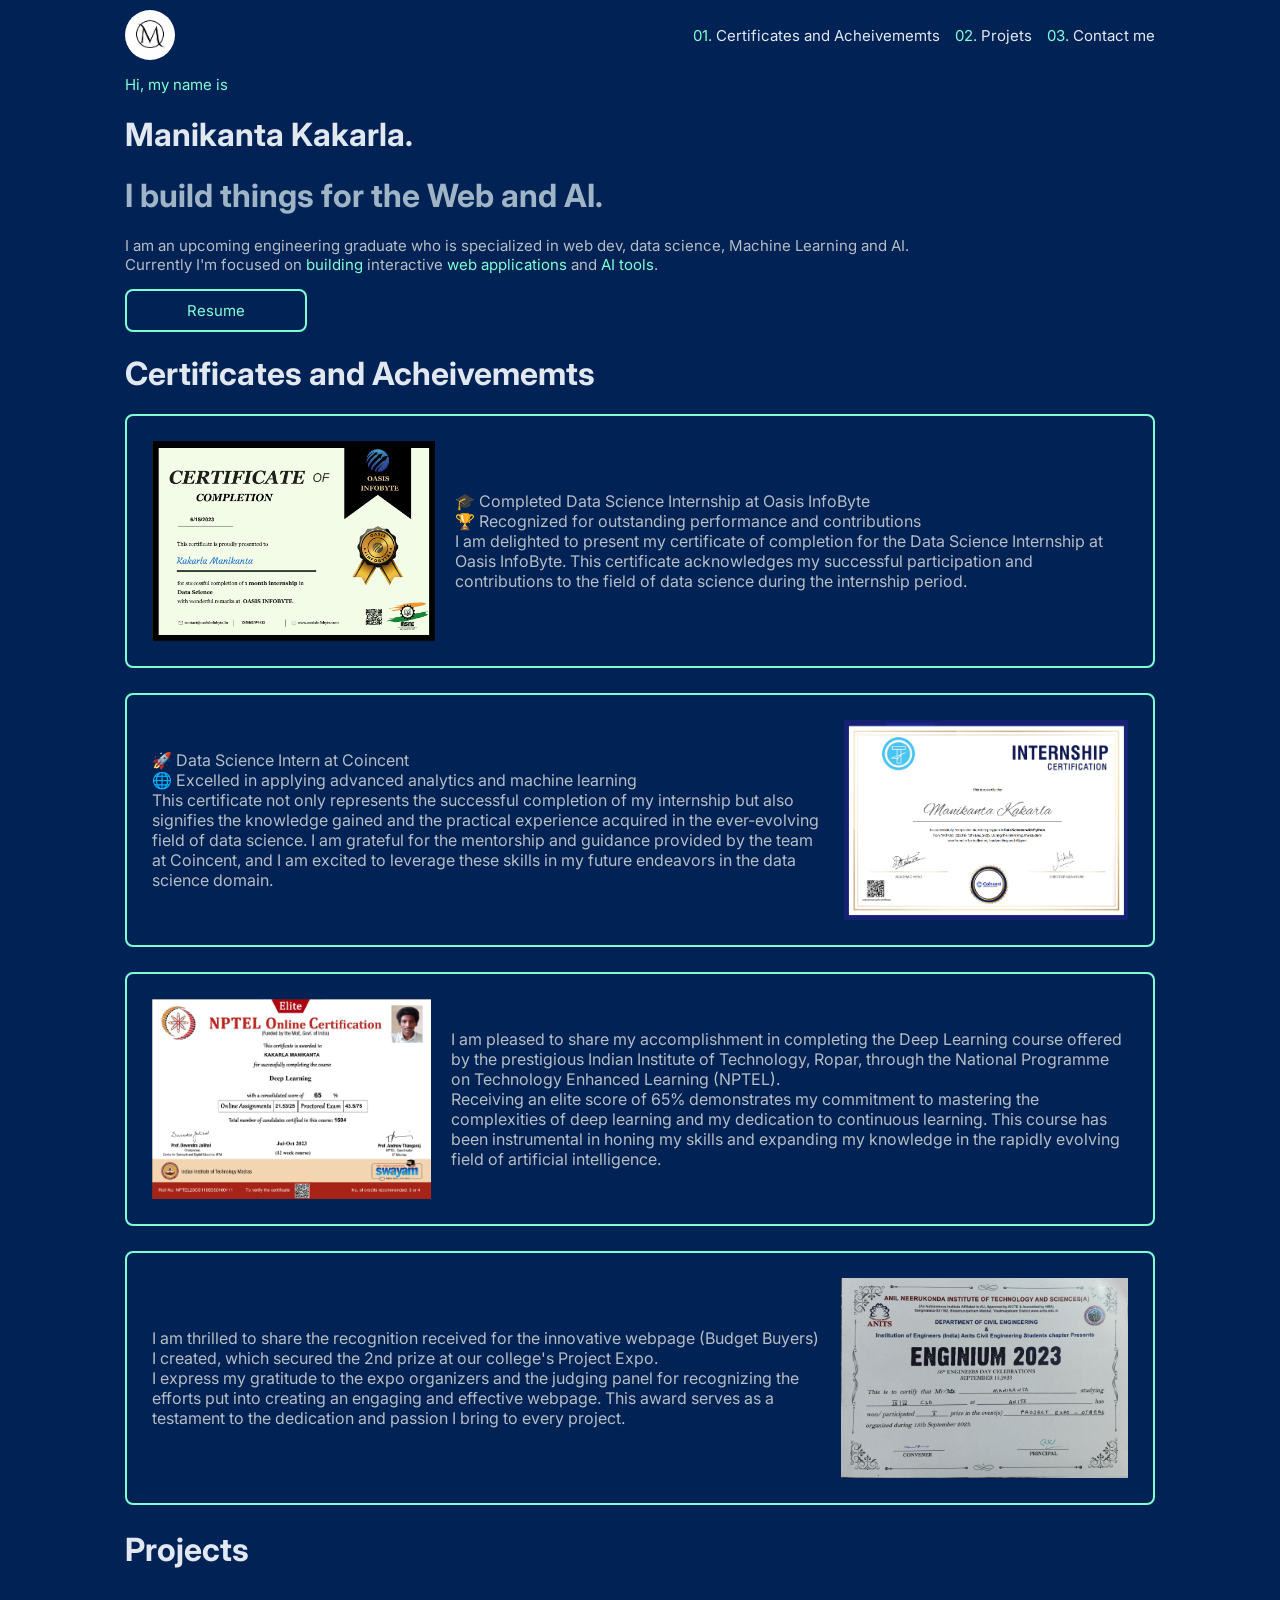
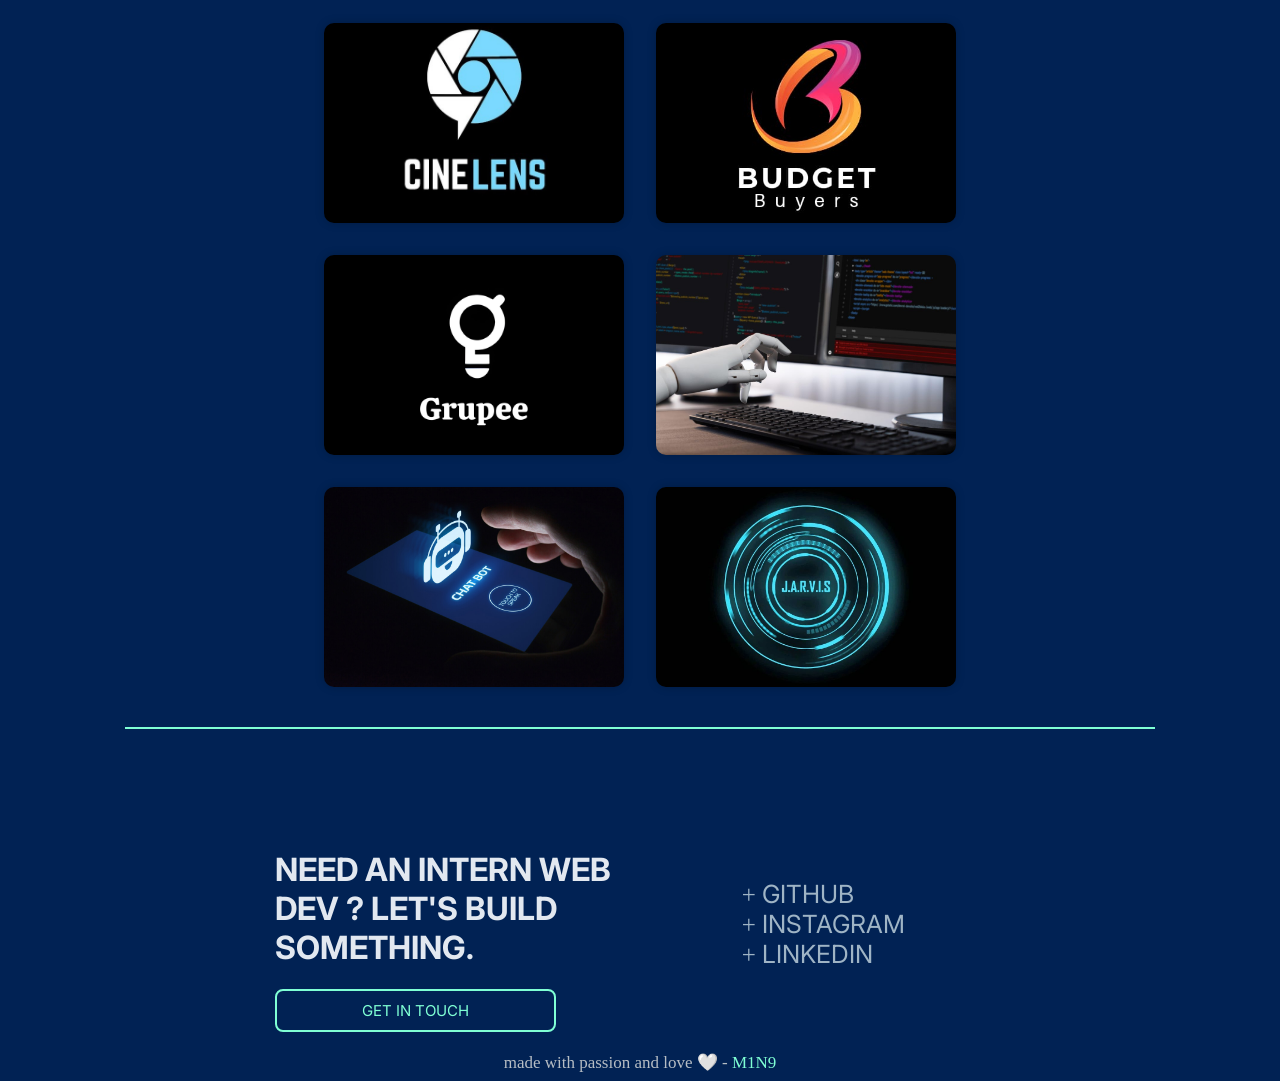
==== index.html @ 86c70433 "first commit" ====
<!-- portfolio -->

<html>

<head>
    <title>M1N9, Front-end dev, AI tools builder.</title>
    <link rel="icon" href="m1n9.jpeg" />
    <link rel="stylesheet" href="https://cdnjs.cloudflare.com/ajax/libs/font-awesome/4.7.0/css/font-awesome.min.css">
    <link rel="preconnect" href="https://fonts.googleapis.com">
    <link rel="preconnect" href="https://fonts.gstatic.com" crossorigin>
    <link href="https://fonts.googleapis.com/css2?family=Inter:wght@400;500;600;700&display=swap" rel="stylesheet">
    <style>
        body {
            background-color: rgb(1, 34, 84);
            margin-inline: 125px;
        }

        .menu {
            display: flex;
            align-items: center;
            justify-content: space-between;
            margin-top: 10px;
        }

        .menu-txt {
            display: flex;
            gap: 15px;
        }

        .resume {
            border-radius: 8px;
            width: fit-content;
            padding: 10px;
            border: 2px solid;
            border-color: aquamarine;
            margin-bottom: 20px;
        }

        .resume:hover {
            transform: scale(1.2);
        }

        .certi {
            display: flex;
            /* justify-content: center; */
            align-items: center;
            gap: 20px;
            margin-bottom: 25px;
            border-radius: 8px;
            border: 2px solid;
            border-color: aquamarine;
            padding: 25px;
        }

        .cards {
            display: flex;
            flex-wrap: wrap;
            justify-content: space-between;
            gap: 30px;
        }

        .container {
            display: flex;
            justify-content: space-between;
            margin: 0 auto;
            max-width: 900px;
        }

        /* 


    .card img {
      width: 100%;
      height: 200px;
      object-fit: cover;
    } */

        .card-body {
            padding: 20px;
        }

        .card-title {
            font-size: 24px;
            margin-bottom: 10px;
        }

        .card-text {
            font-size: 16px;
            margin-bottom: 20px;
        }

        .card-container {
            display: flex;
            justify-content: space-between;
            align-items: center;
        }

        .cards {
            display: flex;
            justify-content: center;
            gap: 2rem;
            flex-wrap: wrap;
            margin: 2rem auto;
            width: 80%;
        }

        .card {
            position: relative;
            width: 300px;
            height: 200px;
            overflow: hidden;
            border-radius: 10px;
            box-shadow: 0px 0px 10px rgba(0, 0, 0, 0.2);
            transition: transform 0.5s;
        }

        .card:hover {
            transform: scale(1.1);
        }

        /* 
    .card .img-box {
      width: 100%;
      height: 100%;
      position: relative;
    } */

        .card .img-box img {
            width: 100%;
            height: 100%;
            object-fit: cover;
        }

        .card .img-box .card-text {
            position: absolute;
            bottom: -100%;
            left: 0;
            width: 100%;
            height: 100%;
            display: flex;
            flex-direction: column;
            justify-content: flex-end;
            align-items: center;
            background-color: rgba(0, 0, 0, 0);
            color: white;
            transition: bottom 0.5s;
            /* padding: 1rem; */
        }

        .card:hover .card-text {
            bottom: 0;
            background-color: rgba(0, 0, 0, 0.577);

        }

        .card .img-box .card-text .card-title {
            font-size: 1.5rem;
            margin-bottom: 0.5rem;
        }

        .card .img-box .card-text .card-description {
            font-size: 1rem;
            text-align: center;
            max-width: 80%;
            margin-bottom: 1rem;
        }

        a,
        p {
            font-family: 'Inter', sans-serif;
            /* color: rgb(182, 189, 196); */
        }

        h1 {
            font-family: 'Inter', sans-serif;
            font-weight: bold;
            /* font-size: 48px; */
        }

        hr {
            height: 2px;
            background-color: aquamarine;
            border: none;
        }

        .contact {
            margin-top: 100px;
            display: flex;
            justify-content: space-between;
            padding-inline: 150px;
        }

        .contact .contact-icons {
            padding-top: 50px;
            padding-inline: 100px;
            color: rgba(240, 255, 255, 0.664);
            align-items: center;
            justify-content: center;
            /* text-decoration: none; */
            font-size: 25px;
        }

        .contact .contact-icons a {
            color: rgba(240, 255, 255, 0.664);
            text-decoration: none;
        }

        .contact .contact-icons a:hover {
            background-color: aquamarine;
            bottom: -100%;
            transition: bottom 0.5s;
            color: black;
        }

        .logo {
            border-radius: 50%;
        }

        /*  */
    </style>
</head>

<body>
    <div class="menu">
        <a href="#"> <img src="images/m1n9.jpeg" width="50px" height="50px" class="logo"> </a>
        <div class="menu-txt">
            <a href="#certi" style="color: aquamarine; font-size: 15px; text-decoration: none;">01. <span
                    style="color: #e2e8f0;"> Certificates and Acheivememts </span></a>
            <a href="#pro" style="color: aquamarine; font-size: 15px; text-decoration: none;">02. <span
                    style="color: #e2e8f0;"> Projets </span></a>
            <a href="#contact" style="color: aquamarine; font-size: 15px; text-decoration: none;">03.<span
                    style="color: #e2e8f0;"> Contact me </span></a></a>
        </div>
    </div>
    <p style="color: aquamarine; font-size: 15px;">Hi, my name is</p>
    <h1 style="color: #e2e8f0;">Manikanta Kakarla.</h1>
    <h1 style="color: rgba(240, 255, 255, 0.664);">I build things for the Web and AI.</h1>
    <p style="color: rgb(182, 189, 196); font-size: 15px;">I am an upcoming engineering graduate who is specialized in
        web dev, data science,
        Machine Learning and AI.<br> Currently I'm focused on <span style="color: aquamarine;"> building </span>
        interactive <span style="color: aquamarine;"> web applications </span> and <span style="color: aquamarine;">AI
            tools</span>.</p>
    <div class="resume"><a
            href="https://docs.google.com/document/d/1aJz0C1Tm1wm4XN8RtBzsZtqCpwwMAJW-/edit?usp=sharing&ouid=110596239269417997477&rtpof=true&sd=true"
            target="_blank" style="color: aquamarine; text-decoration: none; font-size: 15px; padding: 50px;">Resume</a>
    </div>


    <h1 style="color: #e2e8f0;" id="certi">Certificates and Acheivememts</h1>
    <div id="cer-container">
        <div class="certi">
            <img src="images/Oasis.png" width="300px" height="200px">
            <p style="color: rgb(182, 189, 196);">🎓 Completed Data Science Internship at Oasis InfoByte<br>
                🏆 Recognized for outstanding performance and contributions<br>
                I am delighted to present my certificate of completion for the Data Science Internship at Oasis
                InfoByte. This certificate acknowledges my successful participation and contributions to the field of
                data science during the internship period.

        </div>
        <div class="certi">
            <p style="color: rgb(182, 189, 196);">🚀 Data Science Intern at Coincent<br>
                🌐 Excelled in applying advanced analytics and machine learning<br>
                This certificate not only represents the successful completion of my internship but also signifies the
                knowledge gained and the practical experience acquired in the ever-evolving field of data science. I am
                grateful for the mentorship and guidance provided by the team at Coincent, and I am excited to leverage
                these skills in my future endeavors in the data science domain.</p>
            <img src="images/coincent.png" width="300px" height="200px">
        </div>
        <div class="certi">
            <img src="images/nptel.png" width="300px" height="200px">
            <p style="color: rgb(182, 189, 196);">I am pleased to share my accomplishment in completing the Deep
                Learning course
                offered by the prestigious Indian Institute of Technology, Ropar, through the National Programme on
                Technology Enhanced Learning (NPTEL).<br>
                Receiving an elite score of 65% demonstrates my commitment to mastering the complexities of deep
                learning and my dedication to continuous learning. This course has been instrumental in honing my skills
                and expanding my knowledge in the rapidly evolving field of artificial intelligence.
            </p>
        </div>
        <div class="certi">
            <p style="color: rgb(182, 189, 196);">I am thrilled to share the recognition received for the innovative
                webpage
                (Budget Buyers) I created, which secured the 2nd prize at our college's Project Expo.<br>
                I express my gratitude to the expo organizers and the judging panel for recognizing the efforts put into
                creating an engaging and effective webpage. This award serves as a testament to the dedication and
                passion I bring to every project.
            </p>
            <img src="images/budget.jpeg" width="300px" height="200px">
        </div>
    </div>


    <h1 style="color: #e2e8f0;" id="pro">Projects</h1>
    <!--  -->
    <div class="card-container">
        <div class="cards">
            <a href="https://them1n9.github.io/cinelens/" target="_blank">
                <div class="card">
                    <div class="img-box">
                        <img src="images/cinelens1.jpg" alt="Card Image">
                        <div class="card-text">
                            <h2 class="card-title">CineLens</h2>
                            <p class="card-description">A webpage to stream movies online for free of cost 🤑</p>
                        </div>
                    </div>
                </div>
            </a>

            <a href="http://bit.ly/budgetbuyers" target="_blank">
                <div class="card">
                    <div class="img-box">
                        <img src="images/budget-logo.jpeg" alt="Card Image">
                        <div class="card-text">
                            <h2 class="card-title">Budget Buyers</h2>
                            <p class="card-description">No code shopping webpage for students to buy and sell their
                                stuff in seconds.</p>
                        </div>
                    </div>
                </div>
            </a>

            <a href="https://them1n9.github.io/grupee/" target="_blank">
                <div class="card">
                    <div class="img-box">
                        <img src="images/grupee.jpeg" alt="Card Image">
                        <div class="card-text">
                            <h2 class="card-title">Gruppe</h2>
                            <p class="card-description">A github alternative with some extra features(Front-end)</p>
                        </div>
                    </div>
                </div>
            </a>

            <a href="https://colab.research.google.com/drive/1hiVDdUvcnuzkp-BcFN1TeOUpWed58MlZ?usp=sharing"
                target="_blank">
                <div class="card">
                    <div class="img-box">
                        <img src="images/codebot.jpg" alt="Card Image">
                        <div class="card-text">
                            <h2 class="card-title">Llama chat bot</h2>
                            <p class="card-description">A fine tuned chatbot made using meta's Llama-2</p>
                        </div>
                    </div>
                </div>
            </a>

            <a href="https://colab.research.google.com/drive/1HX1osra4TLDb-KSCuQAg3Ygm4uMc46_d?usp=sharing"
                target="_blank">
                <div class="card">
                    <div class="img-box">
                        <img src="images/chatbot.jpg" alt="Card Image">
                        <div class="card-text">
                            <h2 class="card-title">Gemini chatbot</h2>
                            <p class="card-description">A chatbot with faster speed and accuracy made using google's
                                gemini API.</p>
                        </div>
                    </div>
                </div>
            </a>

            <a href="https://github.com/them1n9" target="_blank">
                <div class="card">
                    <div class="img-box">
                        <img src="images/jarvis.jpg" alt="Card Image">
                        <div class="card-text">
                            <h2 class="card-title">Jarvis</h2>
                            <p class="card-description">An upcoming AI project which automatically controls the our pc
                                and laptops.<br>Loading.......</p>
                        </div>
                    </div>
                </div>
            </a>

        </div>
    </div>

    <hr style="background-color: aquamarine;">
    <div class="contact" id="contact">
        <div class="contact-text">
            <h1 style="color: #e2e8f0;">NEED AN INTERN WEB<br> DEV ? LET'S BUILD<br> SOMETHING.</h1>
            <div class="resume"><a href=tel:"+17328021552"
                    style="color: aquamarine; text-decoration: none; font-size: 15px; border-radius: 0%; padding-inline: 75px;">GET
                    IN TOUCH</a></div>

        </div>
        <div class="contact-icons">
            + <a href="https://github.com/them1n9" target="_blank">GITHUB</a><br>
            + <a href="https://www.instagram.com/m1n9.exe/" target="_blank">INSTAGRAM</a><br>
            + <a href="https://www.linkedin.com/in/manikanta-kakarla/" target="_blank">LINKEDIN</a>
        </div>
    </div>

</body>
<footer style="color: rgb(182, 189, 196); text-align: center; font-size: 17px;">made with passion and love 🤍 - <span
        style="color: aquamarine;">M1N9</span></footer>

</html>
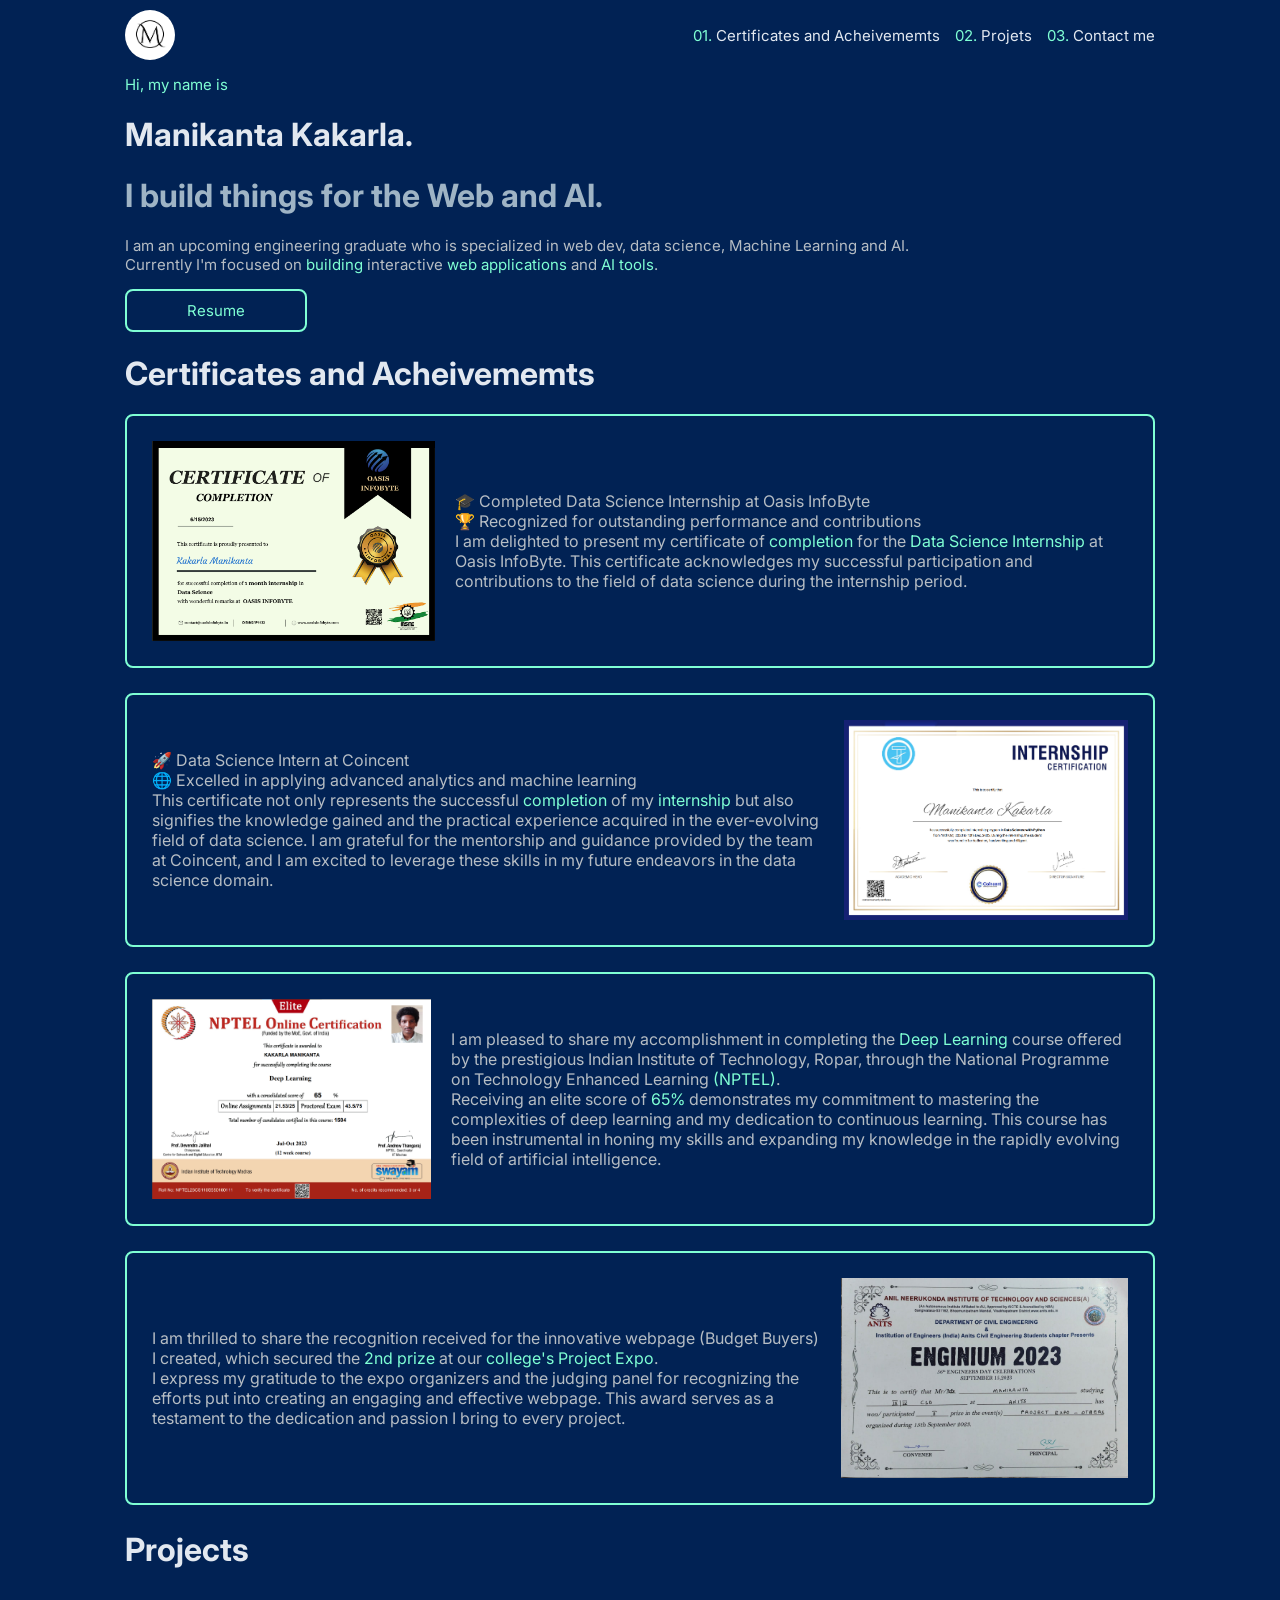
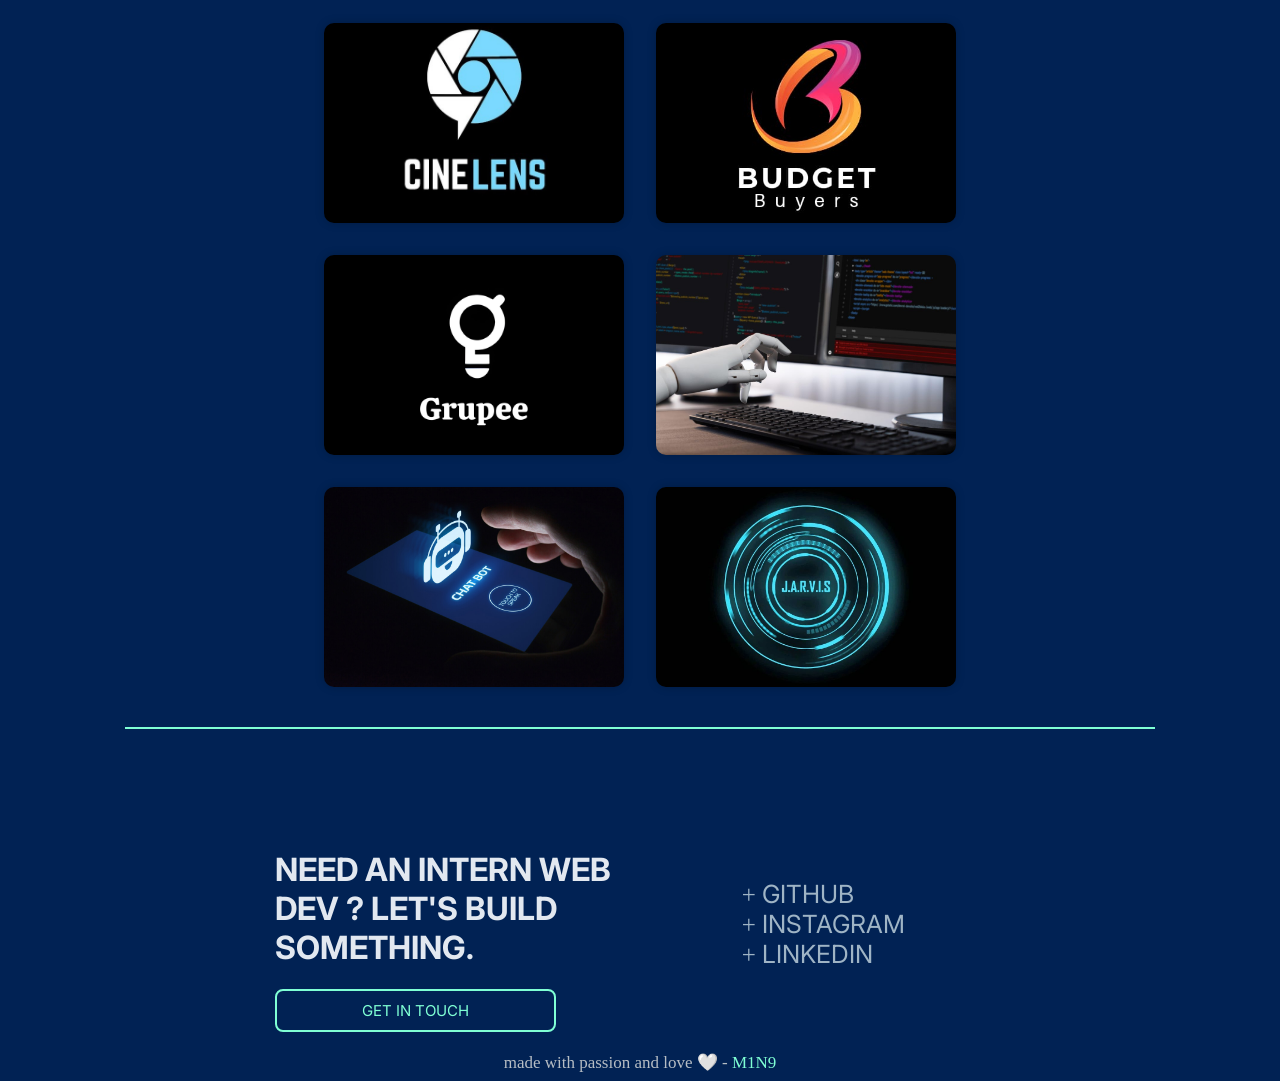
==== commit eec843de: "highlights added" ====
--- a/index.html
+++ b/index.html
@@ -252,7 +252,7 @@
             <img src="images/Oasis.png" width="300px" height="200px">
             <p style="color: rgb(182, 189, 196);">🎓 Completed Data Science Internship at Oasis InfoByte<br>
                 🏆 Recognized for outstanding performance and contributions<br>
-                I am delighted to present my certificate of completion for the Data Science Internship at Oasis
+                I am delighted to present my certificate of <span style="color: aquamarine;">completion</span> for the <span style="color: aquamarine;">Data Science Internship</span> at Oasis
                 InfoByte. This certificate acknowledges my successful participation and contributions to the field of
                 data science during the internship period.
 
@@ -260,7 +260,7 @@
         <div class="certi">
             <p style="color: rgb(182, 189, 196);">🚀 Data Science Intern at Coincent<br>
                 🌐 Excelled in applying advanced analytics and machine learning<br>
-                This certificate not only represents the successful completion of my internship but also signifies the
+                This certificate not only represents the successful <span style="color: aquamarine;">completion</span> of my <span style="color: aquamarine;">internship</span> but also signifies the
                 knowledge gained and the practical experience acquired in the ever-evolving field of data science. I am
                 grateful for the mentorship and guidance provided by the team at Coincent, and I am excited to leverage
                 these skills in my future endeavors in the data science domain.</p>
@@ -268,11 +268,11 @@
         </div>
         <div class="certi">
             <img src="images/nptel.png" width="300px" height="200px">
-            <p style="color: rgb(182, 189, 196);">I am pleased to share my accomplishment in completing the Deep
-                Learning course
+            <p style="color: rgb(182, 189, 196);">I am pleased to share my accomplishment in completing the <span style="color: aquamarine;">Deep
+                Learning</span> course
                 offered by the prestigious Indian Institute of Technology, Ropar, through the National Programme on
-                Technology Enhanced Learning (NPTEL).<br>
-                Receiving an elite score of 65% demonstrates my commitment to mastering the complexities of deep
+                Technology Enhanced Learning <span style="color: aquamarine;">(NPTEL)</span>.<br>
+                Receiving an elite score of <span style="color: aquamarine;">65%</span> demonstrates my commitment to mastering the complexities of deep
                 learning and my dedication to continuous learning. This course has been instrumental in honing my skills
                 and expanding my knowledge in the rapidly evolving field of artificial intelligence.
             </p>
@@ -280,7 +280,7 @@
         <div class="certi">
             <p style="color: rgb(182, 189, 196);">I am thrilled to share the recognition received for the innovative
                 webpage
-                (Budget Buyers) I created, which secured the 2nd prize at our college's Project Expo.<br>
+                (Budget Buyers) I created, which secured the <span style="color: aquamarine;">2nd prize</span> at our <span style="color: aquamarine;">college's Project Expo</span>.<br>
                 I express my gratitude to the expo organizers and the judging panel for recognizing the efforts put into
                 creating an engaging and effective webpage. This award serves as a testament to the dedication and
                 passion I bring to every project.
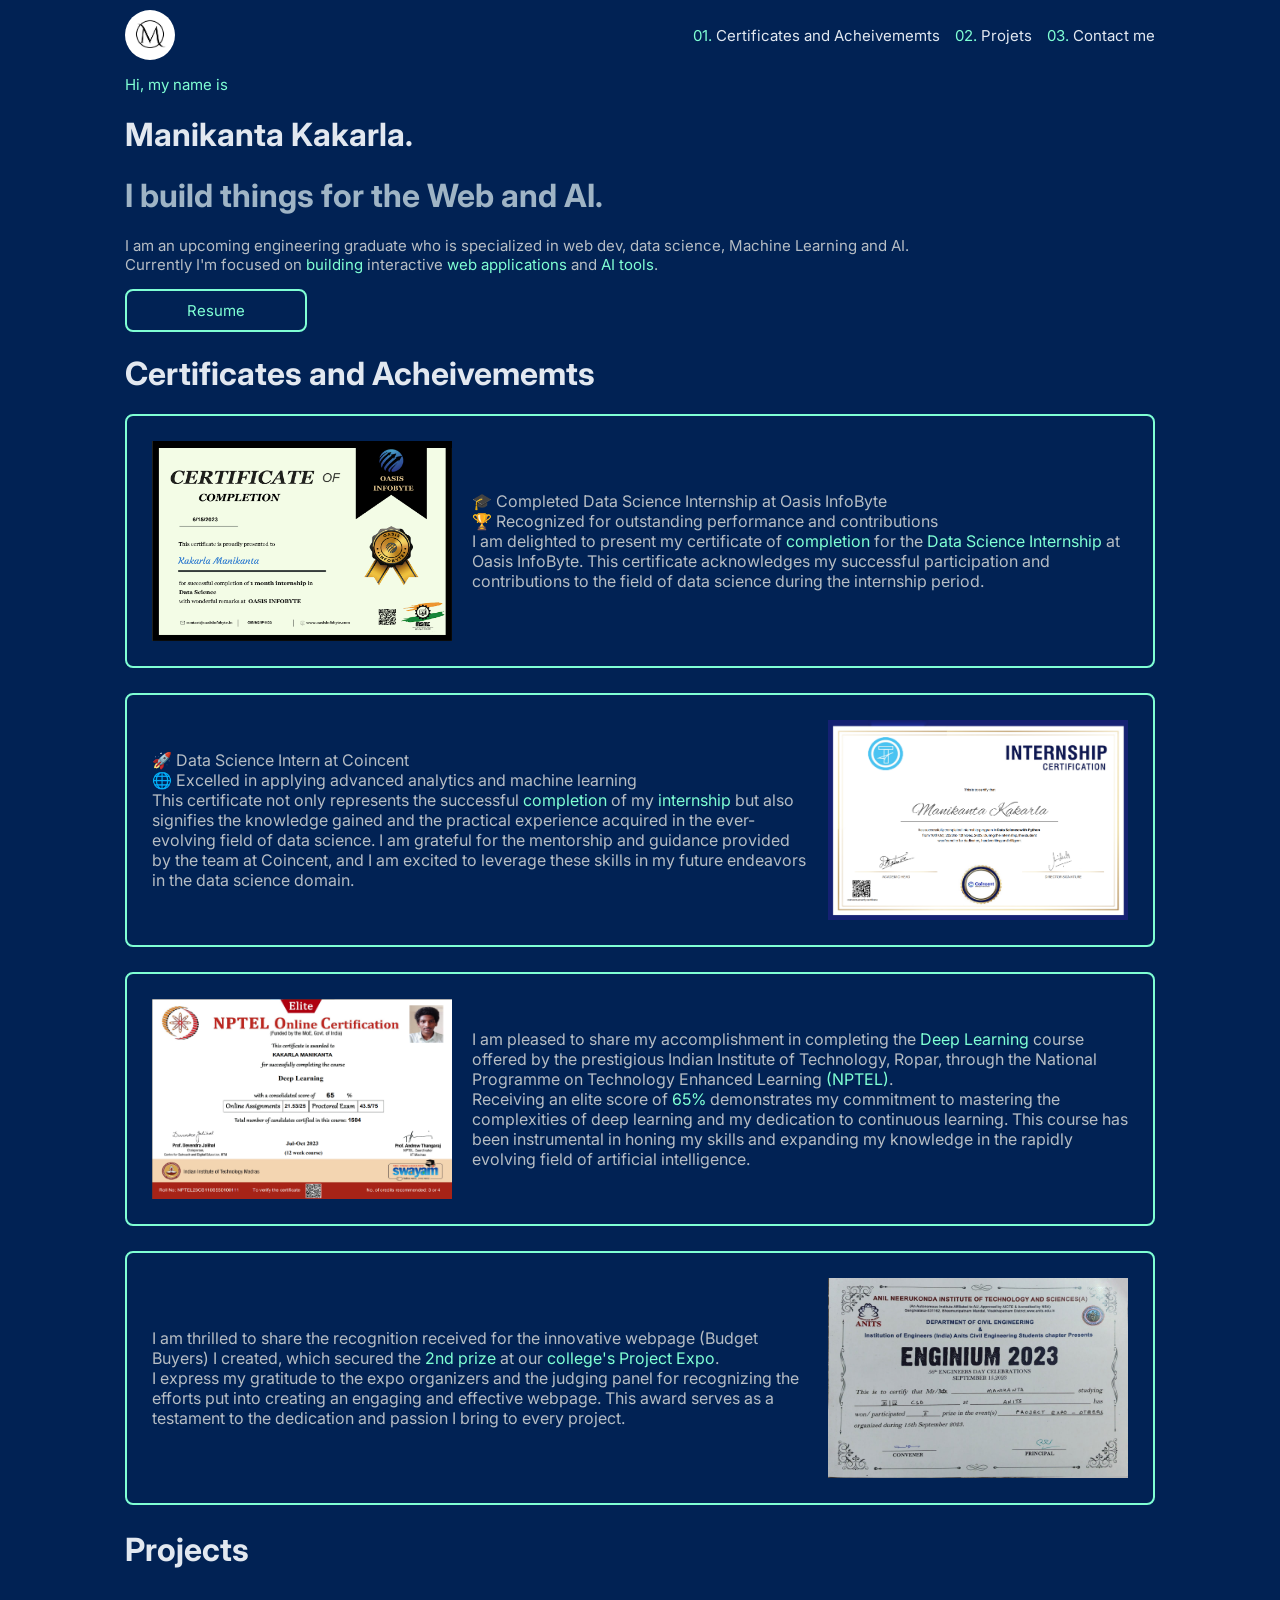
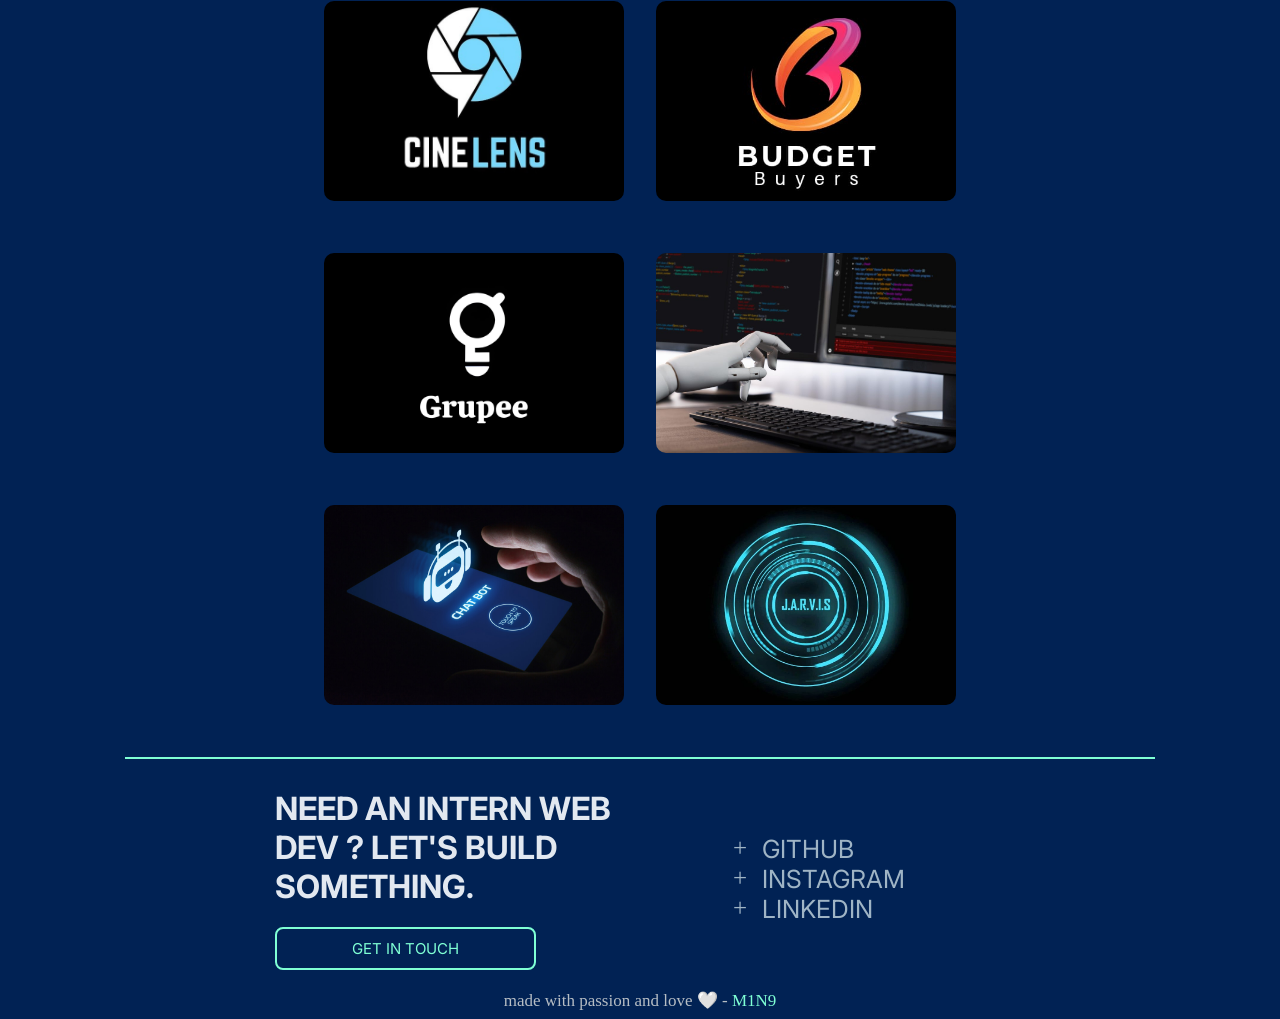
==== commit 30cb9bfb: "mobile optimized" ====
--- a/index.html
+++ b/index.html
@@ -4,219 +4,140 @@
 
 <head>
     <title>M1N9, Front-end dev, AI tools builder.</title>
-    <link rel="icon" href="m1n9.jpeg" />
+    <link rel="icon" href="images/m1n9.jpeg" />
     <link rel="stylesheet" href="https://cdnjs.cloudflare.com/ajax/libs/font-awesome/4.7.0/css/font-awesome.min.css">
     <link rel="preconnect" href="https://fonts.googleapis.com">
     <link rel="preconnect" href="https://fonts.gstatic.com" crossorigin>
     <link href="https://fonts.googleapis.com/css2?family=Inter:wght@400;500;600;700&display=swap" rel="stylesheet">
+    <meta name="viewport" content="width=device-width,initial-scale=1,maximum-scale=1" />
+    <link rel="stylesheet" href="style.css">
     <style>
-        body {
-            background-color: rgb(1, 34, 84);
-            margin-inline: 125px;
+        @media (max-width: 480px) {
+            body {
+                margin-inline: 20px;
+            }
+
+            .menu-txt {
+                font-size: 10px;
+            }
+
+            .certi {
+                flex-direction: column;
+            }
+
+            #certi {
+                flex-direction: column-reverse;
+            }
+
+            .contact .contact-icons {
+                padding-inline: 0px;
+                font-size: 23px;
+            }
+
+            #contact .contact-icons {
+                padding-inline: 0px;
+            }
+
+            .contact {
+                padding: 0px;
+                margin-top: 0%;
+            }
+
+            .resume1 {
+                padding-inline: 20px;
+            }
+
+            .contact-text {
+                font-size: large;
+            }
+
+            .cards {
+                display: grid;
+                grid-template-columns: 1fr 1fr;
+            }
+
+            /* .card {
+                width: 150px;
+                height: 100px;
+            } */
+
+            .card {
+                width: auto;
+                height: auto;
+            }
+
+            .card-text {
+                visibility: hidden;
+            }
+
+            .card-text-m {
+                visibility: visible;
+                text-decoration: none;
+                text-align: center;
+                color: #e2e8f0;
+            }
+
+            .cards a {
+                border: 2px solid aquamarine;
+                padding: 5px;
+                padding-bottom: 20px;
+                border-radius: 8px;
+            }
         }
-
-        .menu {
-            display: flex;
-            align-items: center;
-            justify-content: space-between;
-            margin-top: 10px;
+        @media (max-width:780px) {
+            body {
+                margin-inline: 20px;
+            }
+            .cards{
+                width: auto;
+            }
+            .resume1{
+                padding-inline: 35px;
+            }
+            .card-text-m{
+                visibility: visible;
+                text-decoration: none;
+                text-align: center;
+                color: #e2e8f0;
+            }
+            .contact{
+                padding: 0%;
+            }
+            #contact .contact-icons {
+                padding-inline: 0px;
+            }
+            .contact-text{
+                padding: 0%;
+            }
         }
 
-        .menu-txt {
-            display: flex;
-            gap: 15px;
+        @media (max-width:1240px) {
+            body {
+                margin-inline: 20px;
+            }
+            .cards{
+                width: auto;
+            }
+            .resume1{
+                padding-inline: 35px;
+            }
+            .card-text-m{
+                visibility: visible;
+                text-decoration: none;
+                text-align: center;
+                color: #e2e8f0;
+            }
+            .contact{
+                padding: 0%;
+            }
+            #contact .contact-icons {
+                padding-inline: 0px;
+            }
+            .contact-text{
+                padding: 0%;
+            }
         }
-
-        .resume {
-            border-radius: 8px;
-            width: fit-content;
-            padding: 10px;
-            border: 2px solid;
-            border-color: aquamarine;
-            margin-bottom: 20px;
-        }
-
-        .resume:hover {
-            transform: scale(1.2);
-        }
-
-        .certi {
-            display: flex;
-            /* justify-content: center; */
-            align-items: center;
-            gap: 20px;
-            margin-bottom: 25px;
-            border-radius: 8px;
-            border: 2px solid;
-            border-color: aquamarine;
-            padding: 25px;
-        }
-
-        .cards {
-            display: flex;
-            flex-wrap: wrap;
-            justify-content: space-between;
-            gap: 30px;
-        }
-
-        .container {
-            display: flex;
-            justify-content: space-between;
-            margin: 0 auto;
-            max-width: 900px;
-        }
-
-        /* 
-
-
-    .card img {
-      width: 100%;
-      height: 200px;
-      object-fit: cover;
-    } */
-
-        .card-body {
-            padding: 20px;
-        }
-
-        .card-title {
-            font-size: 24px;
-            margin-bottom: 10px;
-        }
-
-        .card-text {
-            font-size: 16px;
-            margin-bottom: 20px;
-        }
-
-        .card-container {
-            display: flex;
-            justify-content: space-between;
-            align-items: center;
-        }
-
-        .cards {
-            display: flex;
-            justify-content: center;
-            gap: 2rem;
-            flex-wrap: wrap;
-            margin: 2rem auto;
-            width: 80%;
-        }
-
-        .card {
-            position: relative;
-            width: 300px;
-            height: 200px;
-            overflow: hidden;
-            border-radius: 10px;
-            box-shadow: 0px 0px 10px rgba(0, 0, 0, 0.2);
-            transition: transform 0.5s;
-        }
-
-        .card:hover {
-            transform: scale(1.1);
-        }
-
-        /* 
-    .card .img-box {
-      width: 100%;
-      height: 100%;
-      position: relative;
-    } */
-
-        .card .img-box img {
-            width: 100%;
-            height: 100%;
-            object-fit: cover;
-        }
-
-        .card .img-box .card-text {
-            position: absolute;
-            bottom: -100%;
-            left: 0;
-            width: 100%;
-            height: 100%;
-            display: flex;
-            flex-direction: column;
-            justify-content: flex-end;
-            align-items: center;
-            background-color: rgba(0, 0, 0, 0);
-            color: white;
-            transition: bottom 0.5s;
-            /* padding: 1rem; */
-        }
-
-        .card:hover .card-text {
-            bottom: 0;
-            background-color: rgba(0, 0, 0, 0.577);
-
-        }
-
-        .card .img-box .card-text .card-title {
-            font-size: 1.5rem;
-            margin-bottom: 0.5rem;
-        }
-
-        .card .img-box .card-text .card-description {
-            font-size: 1rem;
-            text-align: center;
-            max-width: 80%;
-            margin-bottom: 1rem;
-        }
-
-        a,
-        p {
-            font-family: 'Inter', sans-serif;
-            /* color: rgb(182, 189, 196); */
-        }
-
-        h1 {
-            font-family: 'Inter', sans-serif;
-            font-weight: bold;
-            /* font-size: 48px; */
-        }
-
-        hr {
-            height: 2px;
-            background-color: aquamarine;
-            border: none;
-        }
-
-        .contact {
-            margin-top: 100px;
-            display: flex;
-            justify-content: space-between;
-            padding-inline: 150px;
-        }
-
-        .contact .contact-icons {
-            padding-top: 50px;
-            padding-inline: 100px;
-            color: rgba(240, 255, 255, 0.664);
-            align-items: center;
-            justify-content: center;
-            /* text-decoration: none; */
-            font-size: 25px;
-        }
-
-        .contact .contact-icons a {
-            color: rgba(240, 255, 255, 0.664);
-            text-decoration: none;
-        }
-
-        .contact .contact-icons a:hover {
-            background-color: aquamarine;
-            bottom: -100%;
-            transition: bottom 0.5s;
-            color: black;
-        }
-
-        .logo {
-            border-radius: 50%;
-        }
-
-        /*  */
+  
     </style>
 </head>
 
@@ -224,12 +145,12 @@
     <div class="menu">
         <a href="#"> <img src="images/m1n9.jpeg" width="50px" height="50px" class="logo"> </a>
         <div class="menu-txt">
-            <a href="#certi" style="color: aquamarine; font-size: 15px; text-decoration: none;">01. <span
-                    style="color: #e2e8f0;"> Certificates and Acheivememts </span></a>
-            <a href="#pro" style="color: aquamarine; font-size: 15px; text-decoration: none;">02. <span
-                    style="color: #e2e8f0;"> Projets </span></a>
-            <a href="#contact" style="color: aquamarine; font-size: 15px; text-decoration: none;">03.<span
-                    style="color: #e2e8f0;"> Contact me </span></a></a>
+            <a href="#certi" style="color: aquamarine; text-decoration: none;">01. <span style="color: #e2e8f0;">
+                    Certificates and Acheivememts </span></a>
+            <a href="#pro" style="color: aquamarine; text-decoration: none;">02. <span style="color: #e2e8f0;"> Projets
+                </span></a>
+            <a href="#contact" style="color: aquamarine; text-decoration: none;">03.<span style="color: #e2e8f0;">
+                    Contact me </span></a>
         </div>
     </div>
     <p style="color: aquamarine; font-size: 15px;">Hi, my name is</p>
@@ -242,17 +163,19 @@
             tools</span>.</p>
     <div class="resume"><a
             href="https://docs.google.com/document/d/1aJz0C1Tm1wm4XN8RtBzsZtqCpwwMAJW-/edit?usp=sharing&ouid=110596239269417997477&rtpof=true&sd=true"
-            target="_blank" style="color: aquamarine; text-decoration: none; font-size: 15px; padding: 50px;">Resume</a>
+            target="_blank" style=" text-decoration: none; font-size: 15px; ">Resume</a>
     </div>
 
 
     <h1 style="color: #e2e8f0;" id="certi">Certificates and Acheivememts</h1>
     <div id="cer-container">
-        <div class="certi">
-            <img src="images/Oasis.png" width="300px" height="200px">
+        <div class="certi" id="certi">
+            <a href="images/Oasis.png" target="_blank" rel="noopener noreferrer"><img src="images/Oasis.png" width="300px" height="200px"></a>
+            
             <p style="color: rgb(182, 189, 196);">🎓 Completed Data Science Internship at Oasis InfoByte<br>
                 🏆 Recognized for outstanding performance and contributions<br>
-                I am delighted to present my certificate of <span style="color: aquamarine;">completion</span> for the <span style="color: aquamarine;">Data Science Internship</span> at Oasis
+                I am delighted to present my certificate of <span style="color: aquamarine;">completion</span> for the
+                <span style="color: aquamarine;">Data Science Internship</span> at Oasis
                 InfoByte. This certificate acknowledges my successful participation and contributions to the field of
                 data science during the internship period.
 
@@ -260,19 +183,24 @@
         <div class="certi">
             <p style="color: rgb(182, 189, 196);">🚀 Data Science Intern at Coincent<br>
                 🌐 Excelled in applying advanced analytics and machine learning<br>
-                This certificate not only represents the successful <span style="color: aquamarine;">completion</span> of my <span style="color: aquamarine;">internship</span> but also signifies the
+                This certificate not only represents the successful <span style="color: aquamarine;">completion</span>
+                of my <span style="color: aquamarine;">internship</span> but also signifies the
                 knowledge gained and the practical experience acquired in the ever-evolving field of data science. I am
                 grateful for the mentorship and guidance provided by the team at Coincent, and I am excited to leverage
                 these skills in my future endeavors in the data science domain.</p>
-            <img src="images/coincent.png" width="300px" height="200px">
-        </div>
-        <div class="certi">
-            <img src="images/nptel.png" width="300px" height="200px">
-            <p style="color: rgb(182, 189, 196);">I am pleased to share my accomplishment in completing the <span style="color: aquamarine;">Deep
-                Learning</span> course
+                <a href="images/coincent.png" target="_blank" rel="noopener noreferrer"><img src="images/coincent.png" width="300px" height="200px"></a>
+            
+        </div>
+        <div class="certi" id="certi">
+            <a href="images/nptel.png" target="_blank" rel="noopener noreferrer"><img src="images/nptel.png" width="300px" height="200px"></a>
+            
+            <p style="color: rgb(182, 189, 196);">I am pleased to share my accomplishment in completing the <span
+                    style="color: aquamarine;">Deep
+                    Learning</span> course
                 offered by the prestigious Indian Institute of Technology, Ropar, through the National Programme on
                 Technology Enhanced Learning <span style="color: aquamarine;">(NPTEL)</span>.<br>
-                Receiving an elite score of <span style="color: aquamarine;">65%</span> demonstrates my commitment to mastering the complexities of deep
+                Receiving an elite score of <span style="color: aquamarine;">65%</span> demonstrates my commitment to
+                mastering the complexities of deep
                 learning and my dedication to continuous learning. This course has been instrumental in honing my skills
                 and expanding my knowledge in the rapidly evolving field of artificial intelligence.
             </p>
@@ -280,113 +208,136 @@
         <div class="certi">
             <p style="color: rgb(182, 189, 196);">I am thrilled to share the recognition received for the innovative
                 webpage
-                (Budget Buyers) I created, which secured the <span style="color: aquamarine;">2nd prize</span> at our <span style="color: aquamarine;">college's Project Expo</span>.<br>
+                (Budget Buyers) I created, which secured the <span style="color: aquamarine;">2nd prize</span> at our
+                <span style="color: aquamarine;">college's Project Expo</span>.<br>
                 I express my gratitude to the expo organizers and the judging panel for recognizing the efforts put into
                 creating an engaging and effective webpage. This award serves as a testament to the dedication and
                 passion I bring to every project.
             </p>
-            <img src="images/budget.jpeg" width="300px" height="200px">
+            <a href="images/budget.jpeg" target="_blank" rel="noopener noreferrer"><img src="images/budget.jpeg"
+                    width="300px" height="200px"></a>
+
         </div>
     </div>
 
 
     <h1 style="color: #e2e8f0;" id="pro">Projects</h1>
     <!--  -->
-    <div class="card-container">
-        <div class="cards">
-            <a href="https://them1n9.github.io/cinelens/" target="_blank">
-                <div class="card">
-                    <div class="img-box">
-                        <img src="images/cinelens1.jpg" alt="Card Image">
-                        <div class="card-text">
-                            <h2 class="card-title">CineLens</h2>
-                            <p class="card-description">A webpage to stream movies online for free of cost 🤑</p>
-                        </div>
-                    </div>
-                </div>
-            </a>
-
-            <a href="http://bit.ly/budgetbuyers" target="_blank">
-                <div class="card">
-                    <div class="img-box">
-                        <img src="images/budget-logo.jpeg" alt="Card Image">
-                        <div class="card-text">
-                            <h2 class="card-title">Budget Buyers</h2>
-                            <p class="card-description">No code shopping webpage for students to buy and sell their
-                                stuff in seconds.</p>
-                        </div>
-                    </div>
-                </div>
-            </a>
-
-            <a href="https://them1n9.github.io/grupee/" target="_blank">
-                <div class="card">
-                    <div class="img-box">
-                        <img src="images/grupee.jpeg" alt="Card Image">
-                        <div class="card-text">
-                            <h2 class="card-title">Gruppe</h2>
-                            <p class="card-description">A github alternative with some extra features(Front-end)</p>
-                        </div>
-                    </div>
-                </div>
-            </a>
-
-            <a href="https://colab.research.google.com/drive/1hiVDdUvcnuzkp-BcFN1TeOUpWed58MlZ?usp=sharing"
-                target="_blank">
-                <div class="card">
-                    <div class="img-box">
-                        <img src="images/codebot.jpg" alt="Card Image">
-                        <div class="card-text">
-                            <h2 class="card-title">Llama chat bot</h2>
-                            <p class="card-description">A fine tuned chatbot made using meta's Llama-2</p>
-                        </div>
-                    </div>
-                </div>
-            </a>
-
-            <a href="https://colab.research.google.com/drive/1HX1osra4TLDb-KSCuQAg3Ygm4uMc46_d?usp=sharing"
-                target="_blank">
-                <div class="card">
-                    <div class="img-box">
-                        <img src="images/chatbot.jpg" alt="Card Image">
-                        <div class="card-text">
-                            <h2 class="card-title">Gemini chatbot</h2>
-                            <p class="card-description">A chatbot with faster speed and accuracy made using google's
-                                gemini API.</p>
-                        </div>
-                    </div>
-                </div>
-            </a>
-
-            <a href="https://github.com/them1n9" target="_blank">
-                <div class="card">
-                    <div class="img-box">
-                        <img src="images/jarvis.jpg" alt="Card Image">
-                        <div class="card-text">
-                            <h2 class="card-title">Jarvis</h2>
-                            <p class="card-description">An upcoming AI project which automatically controls the our pc
-                                and laptops.<br>Loading.......</p>
-                        </div>
-                    </div>
-                </div>
-            </a>
-
-        </div>
-    </div>
+    <!-- <div class="card-container"> -->
+    <div class="cards">
+        <a href="https://them1n9.github.io/cinelens/" target="_blank">
+            <div class="card">
+                <div class="img-box">
+                    <img src="images/cinelens1.jpg" alt="Card Image">
+                    <div class="card-text">
+                        <h2 class="card-title">CineLens</h2>
+                        <p class="card-description">A webpage to stream movies online for free of cost 🤑</p>
+                    </div>
+                </div>
+            </div>
+            <div class="card-text-m">
+                CineLens
+            </div>
+        </a>
+
+        <a href="http://bit.ly/budgetbuyers" target="_blank">
+            <div class="card">
+                <div class="img-box">
+                    <img src="images/budget-logo.jpeg" alt="Card Image">
+                    <div class="card-text">
+                        <h2 class="card-title">Budget Buyers</h2>
+                        <p class="card-description">No code shopping webpage for students to buy and sell their
+                            stuff in seconds.</p>
+                    </div>
+                </div>
+            </div>
+            <div class="card-text-m">
+                Budget Buyers
+            </div>
+        </a>
+
+        <a href="https://them1n9.github.io/grupee/" target="_blank">
+            <div class="card">
+                <div class="img-box">
+                    <img src="images/grupee.jpeg" alt="Card Image">
+                    <div class="card-text">
+                        <h2 class="card-title">Gruppe</h2>
+                        <p class="card-description">A github alternative with some extra features(Front-end)</p>
+                    </div>
+                </div>
+            </div>
+            <div class="card-text-m">
+                Gruppe
+            </div>
+        </a>
+
+        <a href="https://colab.research.google.com/drive/1hiVDdUvcnuzkp-BcFN1TeOUpWed58MlZ?usp=sharing" target="_blank">
+            <div class="card">
+                <div class="img-box">
+                    <img src="images/codebot.jpg" alt="Card Image">
+                    <div class="card-text">
+                        <h2 class="card-title">Llama chatbot</h2>
+                        <p class="card-description">A fine tuned chatbot made using meta's Llama-2</p>
+                    </div>
+                </div>
+            </div>
+            <div class="card-text-m">
+                Llama chatbot
+            </div>
+        </a>
+
+        <a href="https://colab.research.google.com/drive/1HX1osra4TLDb-KSCuQAg3Ygm4uMc46_d?usp=sharing" target="_blank">
+            <div class="card">
+                <div class="img-box">
+                    <img src="images/chatbot.jpg" alt="Card Image">
+                    <div class="card-text">
+                        <h2 class="card-title">Gemini chatbot</h2>
+                        <p class="card-description">A chatbot with faster speed and accuracy made using google's
+                            gemini API.</p>
+                    </div>
+                </div>
+            </div>
+            <div class="card-text-m">
+                Gemini chatbot
+            </div>
+        </a>
+
+        <a href="https://github.com/them1n9" target="_blank">
+            <div class="card">
+                <div class="img-box">
+                    <img src="images/jarvis.jpg" alt="Card Image">
+                    <div class="card-text">
+                        <h2 class="card-title">Jarvis</h2>
+                        <p class="card-description">An upcoming AI project which automatically controls the our pc
+                            and laptops.<br>Loading.......</p>
+                    </div>
+                </div>
+            </div>
+            <div class="card-text-m">
+                Jarvis
+            </div>
+        </a>
+
+    </div>
+    <!-- </div> -->
 
     <hr style="background-color: aquamarine;">
     <div class="contact" id="contact">
         <div class="contact-text">
             <h1 style="color: #e2e8f0;">NEED AN INTERN WEB<br> DEV ? LET'S BUILD<br> SOMETHING.</h1>
-            <div class="resume"><a href=tel:"+17328021552"
-                    style="color: aquamarine; text-decoration: none; font-size: 15px; border-radius: 0%; padding-inline: 75px;">GET
+            <div class="resume1"><a href=tel:"+17328021552"
+                    style="color: aquamarine; text-decoration: none; font-size: 15px; border-radius: 0%; ">GET
                     IN TOUCH</a></div>
 
         </div>
         <div class="contact-icons">
-            + <a href="https://github.com/them1n9" target="_blank">GITHUB</a><br>
-            + <a href="https://www.instagram.com/m1n9.exe/" target="_blank">INSTAGRAM</a><br>
-            + <a href="https://www.linkedin.com/in/manikanta-kakarla/" target="_blank">LINKEDIN</a>
+            <div style="display: flex; gap: 15px;">
+                <div>+</div><a href="https://github.com/them1n9" target="_blank">GITHUB</a>
+            </div>
+            <div style="display: flex; gap: 15px;">+ <a href="https://www.instagram.com/m1n9.exe/"
+                    target="_blank">INSTAGRAM</a></div>
+            <div style="display: flex; gap: 15px;">+ <a href="https://www.linkedin.com/in/manikanta-kakarla/"
+                    target="_blank">LINKEDIN</a></div>
         </div>
     </div>
 
--- a/style.css
+++ b/style.css
@@ -0,0 +1,238 @@
+html{scroll-behavior:smooth}
+
+body {
+    background-color: rgb(1, 34, 84);
+    margin-inline: 125px;
+}
+
+.menu {
+    display: flex;
+    align-items: center;
+    justify-content: space-between;
+    margin-top: 10px;
+}
+
+.menu-txt {
+    display: flex;
+    gap: 15px;
+    font-size: 15px;
+}
+
+.resume {
+    border-radius: 8px;
+    width: fit-content;
+    padding: 10px;
+    border: 2px solid;
+    border-color: aquamarine;
+    margin-bottom: 20px;
+}
+
+.resume:hover {
+    transform: scale(1.2);
+}
+
+.resume a {
+    padding: 50px;
+    color: aquamarine;
+}
+
+.certi {
+    display: flex;
+    /* justify-content: center; */
+    align-items: center;
+    gap: 20px;
+    margin-bottom: 25px;
+    border-radius: 8px;
+    border: 2px solid;
+    border-color: aquamarine;
+    padding: 25px;
+}
+
+.cards {
+    display: flex;
+    flex-wrap: wrap;
+    justify-content: space-between;
+    gap: 30px;
+}
+
+#pro{
+    margin-bottom: 0%;
+}
+
+.container {
+    display: flex;
+    justify-content: space-between;
+    margin: 0 auto;
+    max-width: 900px;
+}
+
+/* 
+
+
+    .card img {
+      width: 100%;
+      height: 200px;
+      object-fit: cover;
+    } */
+
+.card-body {
+    padding: 20px;
+}
+
+.card-title {
+    font-size: 24px;
+    margin-bottom: 10px;
+}
+
+.card-text {
+    font-size: 16px;
+    margin-bottom: 20px;
+}
+
+/* .card-container {
+    display: flex;
+    justify-content: space-between;
+    align-items: center;
+} */
+
+.cards {
+    display: flex;
+    justify-content: center;
+    gap: 2rem;
+    flex-wrap: wrap;
+    margin: 2rem auto;
+    width: 80%;
+}
+
+.card {
+    position: relative;
+    width: 300px;
+    height: 200px;
+    overflow: hidden;
+    border-radius: 10px;
+    /* box-shadow: 0px 0px 10px rgba(0, 0, 0, 0.2); */
+    box-shadow: aquamarine;
+    transition: transform 0.5s;
+}
+
+.card:hover {
+    transform: scale(1.1);
+}
+
+/* 
+    .card .img-box {
+      width: 100%;
+      height: 100%;
+      position: relative;
+    } */
+
+.card .img-box img {
+    width: 100%;
+    height: 100%;
+    object-fit: cover;
+}
+
+.card .img-box .card-text {
+    position: absolute;
+    bottom: -100%;
+    left: 0;
+    width: 100%;
+    height: 100%;
+    display: flex;
+    flex-direction: column;
+    justify-content: flex-end;
+    align-items: center;
+    background-color: rgba(0, 0, 0, 0);
+    color: white;
+    transition: bottom 0.5s;
+    /* padding: 1rem; */
+}
+
+.card:hover .card-text {
+    bottom: 0;
+    background-color: rgba(0, 0, 0, 0.577);
+
+}
+
+.card .img-box .card-text .card-title {
+    font-size: 1.5rem;
+    margin-bottom: 0.5rem;
+}
+
+.card .img-box .card-text .card-description {
+    font-size: 1rem;
+    text-align: center;
+    max-width: 80%;
+    margin-bottom: 1rem;
+}
+
+.card-text-m{
+    visibility: hidden;
+}
+
+a,
+p {
+    font-family: 'Inter', sans-serif;
+    /* color: rgb(182, 189, 196); */
+}
+
+h1 {
+    font-family: 'Inter', sans-serif;
+    font-weight: bold;
+    /* font-size: 48px; */
+}
+
+hr {
+    height: 2px;
+    background-color: aquamarine;
+    border: none;
+}
+
+.contact {
+    /* margin-top: 100px; */
+    display: flex;
+    justify-content: space-between;
+    padding-inline: 150px;
+}
+
+.contact .contact-icons {
+    display: flex;  
+    flex-direction: column;
+    /* padding-top: 50px; */
+    padding-inline: 100px;
+    color: rgba(240, 255, 255, 0.664);
+     /* align-items: center; */
+   justify-content: center; 
+    /* text-decoration: none; */
+    font-size: 25px;
+    /* gap: 20px; */
+}
+
+.contact .contact-icons a {
+    color: rgba(240, 255, 255, 0.664);
+    text-decoration: none;
+}
+
+.contact .contact-icons a:hover {
+    background-color: aquamarine;
+    color: black;
+    text-decoration: none;
+}
+
+.logo {
+    border-radius: 50%;
+}
+
+.resume1 {
+    border-radius: 8px;
+    width: fit-content;
+    padding-block: 10px;
+    border: 2px solid;
+    border-color: aquamarine;
+    margin-bottom: 20px;
+    padding-inline: 75px;
+}
+
+.resume1:hover {
+    transform: scale(1.2);
+}
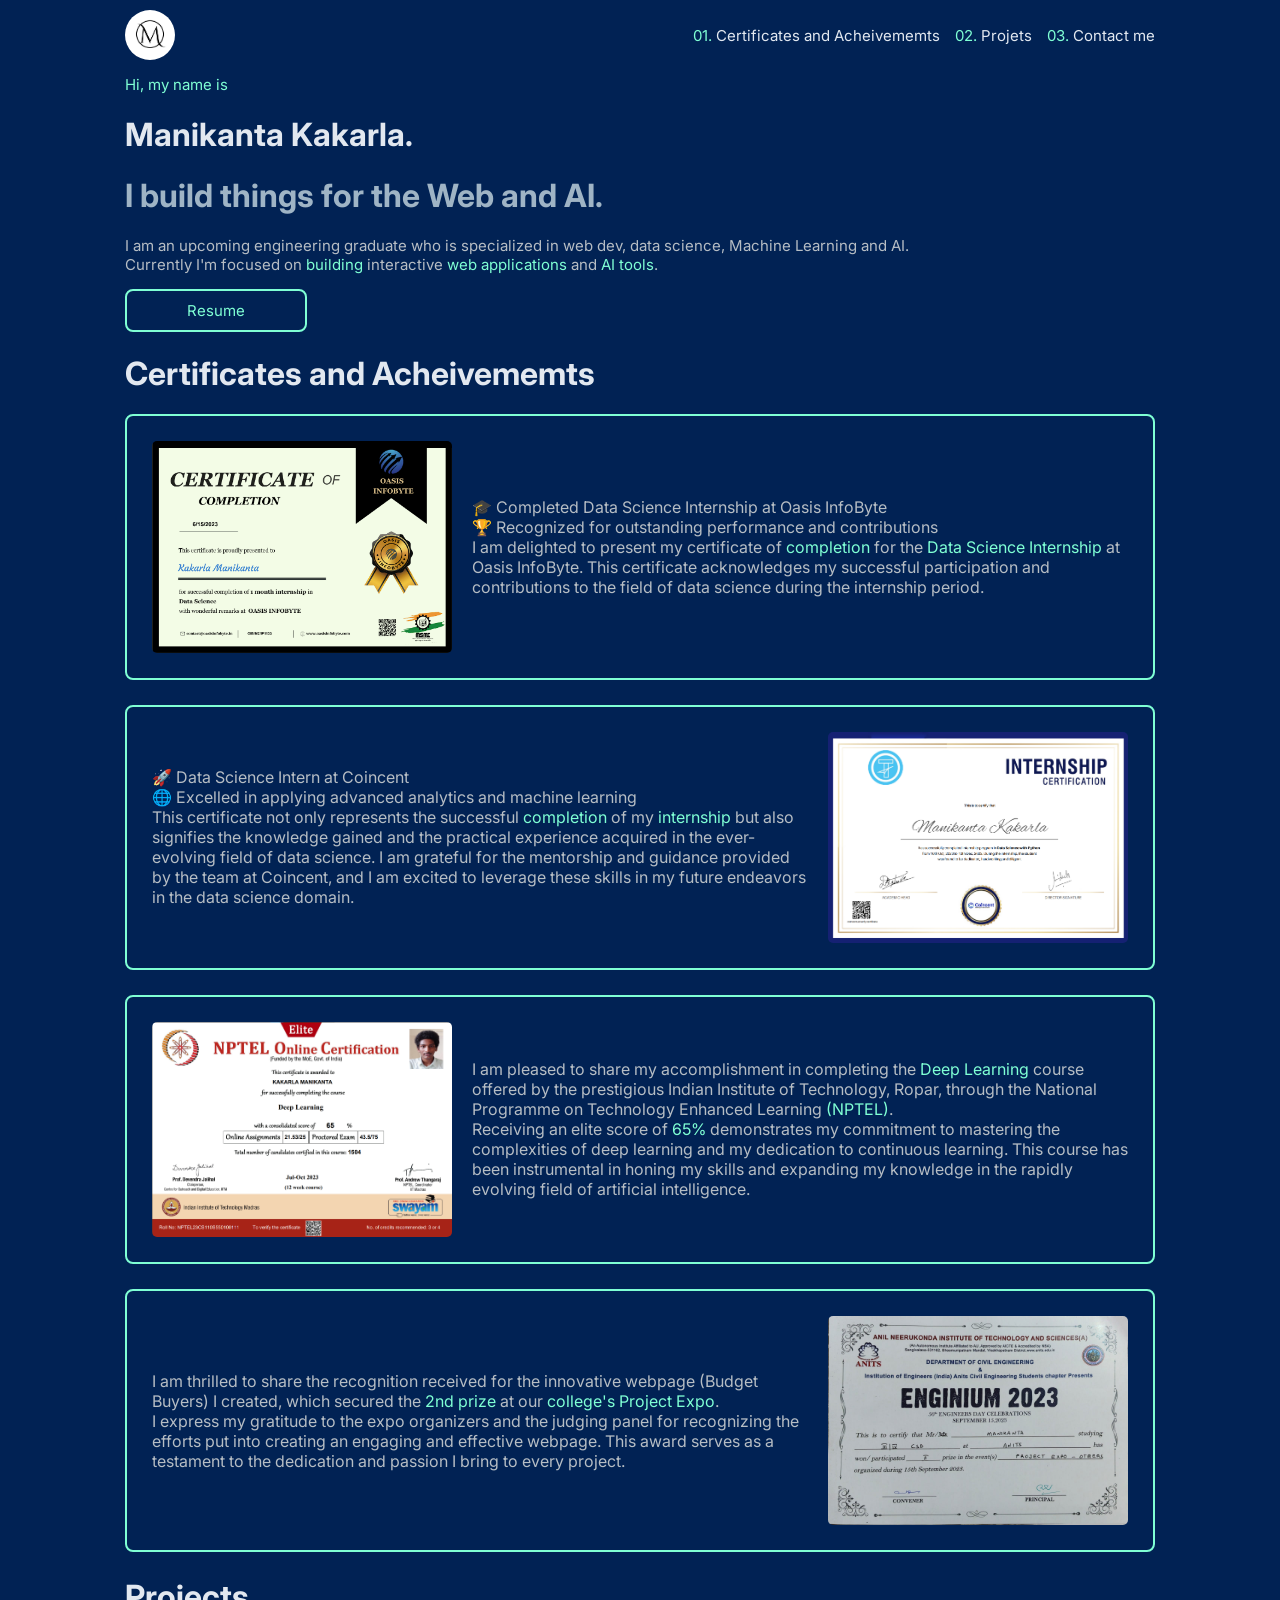
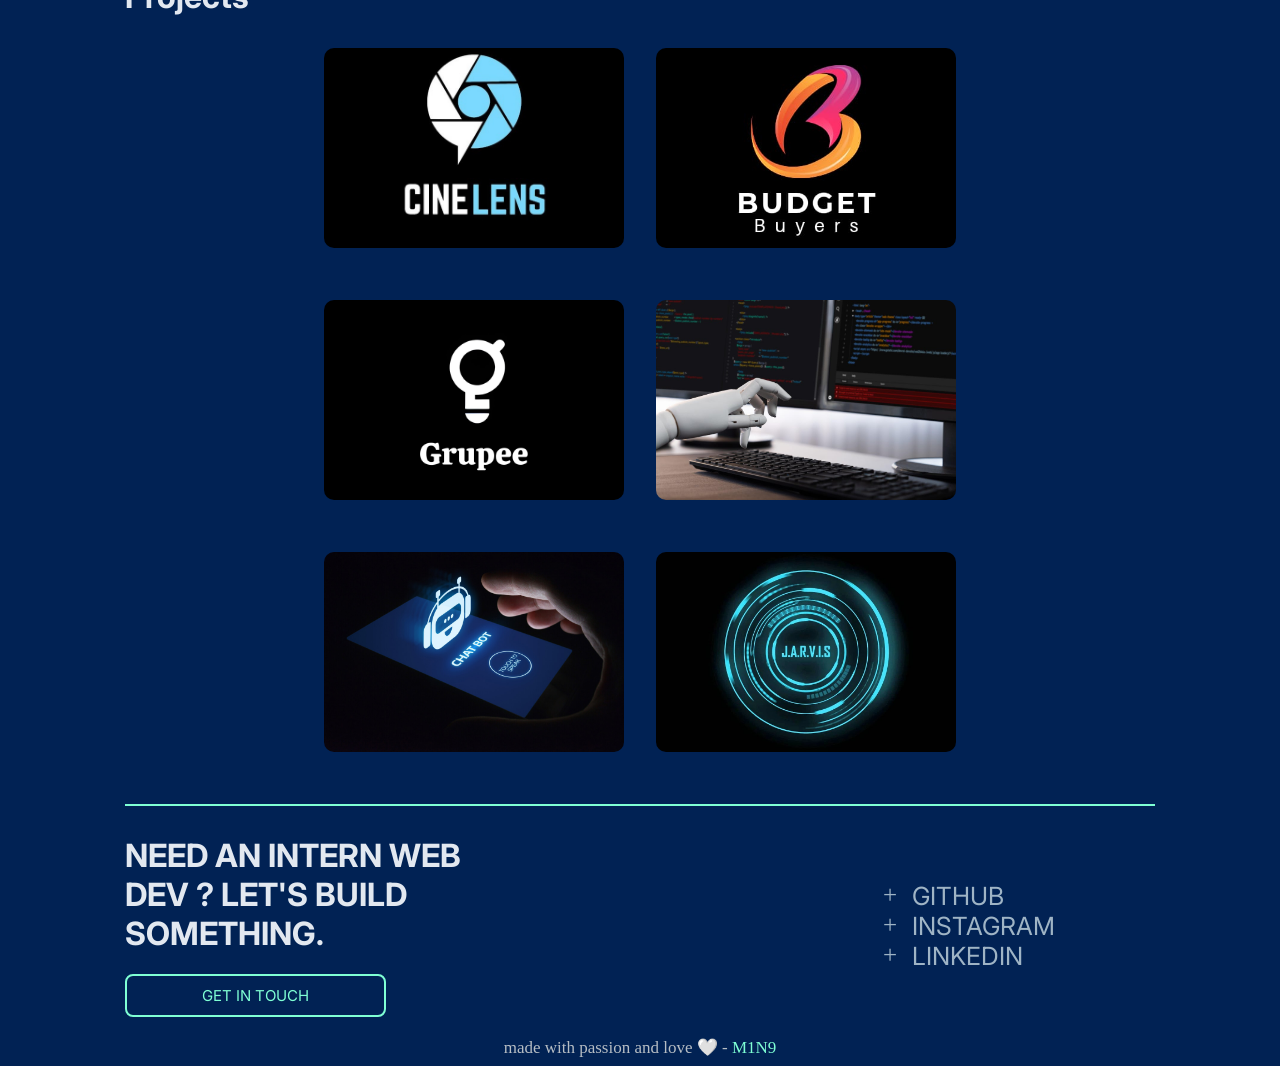
==== commit c3035b94: "new resume uploaded and small changes in styles" ====
--- a/index.html
+++ b/index.html
@@ -11,134 +11,7 @@
     <link href="https://fonts.googleapis.com/css2?family=Inter:wght@400;500;600;700&display=swap" rel="stylesheet">
     <meta name="viewport" content="width=device-width,initial-scale=1,maximum-scale=1" />
     <link rel="stylesheet" href="style.css">
-    <style>
-        @media (max-width: 480px) {
-            body {
-                margin-inline: 20px;
-            }
-
-            .menu-txt {
-                font-size: 10px;
-            }
-
-            .certi {
-                flex-direction: column;
-            }
-
-            #certi {
-                flex-direction: column-reverse;
-            }
-
-            .contact .contact-icons {
-                padding-inline: 0px;
-                font-size: 23px;
-            }
-
-            #contact .contact-icons {
-                padding-inline: 0px;
-            }
-
-            .contact {
-                padding: 0px;
-                margin-top: 0%;
-            }
-
-            .resume1 {
-                padding-inline: 20px;
-            }
-
-            .contact-text {
-                font-size: large;
-            }
-
-            .cards {
-                display: grid;
-                grid-template-columns: 1fr 1fr;
-            }
-
-            /* .card {
-                width: 150px;
-                height: 100px;
-            } */
-
-            .card {
-                width: auto;
-                height: auto;
-            }
-
-            .card-text {
-                visibility: hidden;
-            }
-
-            .card-text-m {
-                visibility: visible;
-                text-decoration: none;
-                text-align: center;
-                color: #e2e8f0;
-            }
-
-            .cards a {
-                border: 2px solid aquamarine;
-                padding: 5px;
-                padding-bottom: 20px;
-                border-radius: 8px;
-            }
-        }
-        @media (max-width:780px) {
-            body {
-                margin-inline: 20px;
-            }
-            .cards{
-                width: auto;
-            }
-            .resume1{
-                padding-inline: 35px;
-            }
-            .card-text-m{
-                visibility: visible;
-                text-decoration: none;
-                text-align: center;
-                color: #e2e8f0;
-            }
-            .contact{
-                padding: 0%;
-            }
-            #contact .contact-icons {
-                padding-inline: 0px;
-            }
-            .contact-text{
-                padding: 0%;
-            }
-        }
-
-        @media (max-width:1240px) {
-            body {
-                margin-inline: 20px;
-            }
-            .cards{
-                width: auto;
-            }
-            .resume1{
-                padding-inline: 35px;
-            }
-            .card-text-m{
-                visibility: visible;
-                text-decoration: none;
-                text-align: center;
-                color: #e2e8f0;
-            }
-            .contact{
-                padding: 0%;
-            }
-            #contact .contact-icons {
-                padding-inline: 0px;
-            }
-            .contact-text{
-                padding: 0%;
-            }
-        }
-  
-    </style>
+
 </head>
 
 <body>
@@ -161,8 +34,7 @@
         Machine Learning and AI.<br> Currently I'm focused on <span style="color: aquamarine;"> building </span>
         interactive <span style="color: aquamarine;"> web applications </span> and <span style="color: aquamarine;">AI
             tools</span>.</p>
-    <div class="resume"><a
-            href="https://docs.google.com/document/d/1aJz0C1Tm1wm4XN8RtBzsZtqCpwwMAJW-/edit?usp=sharing&ouid=110596239269417997477&rtpof=true&sd=true"
+    <div class="resume"><a href="https://drive.google.com/file/d/131hFFeeInr_vqT7ewGOzUagTrQjD947p/view?usp=sharing"
             target="_blank" style=" text-decoration: none; font-size: 15px; ">Resume</a>
     </div>
 
@@ -170,16 +42,23 @@
     <h1 style="color: #e2e8f0;" id="certi">Certificates and Acheivememts</h1>
     <div id="cer-container">
         <div class="certi" id="certi">
-            <a href="images/Oasis.png" target="_blank" rel="noopener noreferrer"><img src="images/Oasis.png" width="300px" height="200px"></a>
-            
+            <!-- <a href="images/Oasis.png" target="_blank" rel="noopener noreferrer"><img src="images/Oasis.png" width="300px" height="200px"></a> -->
+            <img class="myImg" src="images/Oasis.png" alt="Oasis InfoByte Internship"
+                style="width:100%;max-width:300px">
+            <div class="modal">
+                <span class="close">&times;</span>
+                <img class="modal-content">
+                <div class="caption"></div>
+            </div>
             <p style="color: rgb(182, 189, 196);">🎓 Completed Data Science Internship at Oasis InfoByte<br>
                 🏆 Recognized for outstanding performance and contributions<br>
                 I am delighted to present my certificate of <span style="color: aquamarine;">completion</span> for the
                 <span style="color: aquamarine;">Data Science Internship</span> at Oasis
                 InfoByte. This certificate acknowledges my successful participation and contributions to the field of
                 data science during the internship period.
-
-        </div>
+            </p>
+        </div>
+
         <div class="certi">
             <p style="color: rgb(182, 189, 196);">🚀 Data Science Intern at Coincent<br>
                 🌐 Excelled in applying advanced analytics and machine learning<br>
@@ -188,12 +67,26 @@
                 knowledge gained and the practical experience acquired in the ever-evolving field of data science. I am
                 grateful for the mentorship and guidance provided by the team at Coincent, and I am excited to leverage
                 these skills in my future endeavors in the data science domain.</p>
-                <a href="images/coincent.png" target="_blank" rel="noopener noreferrer"><img src="images/coincent.png" width="300px" height="200px"></a>
-            
-        </div>
+            <img class="myImg" src="images/coincent.png" alt="Snow" style="width:100%;max-width:300px">
+            <div class="modal">
+                <span class="close">&times;</span>
+                <img class="modal-content">
+                <div class="caption"></div>
+            </div>
+            <!-- <a href="images/coincent.png" target="_blank" rel="noopener noreferrer"><img src="images/coincent.png" width="300px" height="200px"></a> -->
+
+        </div>
+
+
         <div class="certi" id="certi">
-            <a href="images/nptel.png" target="_blank" rel="noopener noreferrer"><img src="images/nptel.png" width="300px" height="200px"></a>
-            
+            <!-- <a href="images/nptel.png" target="_blank" rel="noopener noreferrer"><img src="images/nptel.png" width="300px" height="200px"></a> -->
+            <img class="myImg" src="images/nptel.png" alt="NPTEL" style="width:100%;max-width:300px">
+            <div class="modal">
+                <span class="close">&times;</span>
+                <img class="modal-content">
+                <div class="caption"></div>
+            </div>
+
             <p style="color: rgb(182, 189, 196);">I am pleased to share my accomplishment in completing the <span
                     style="color: aquamarine;">Deep
                     Learning</span> course
@@ -205,6 +98,7 @@
                 and expanding my knowledge in the rapidly evolving field of artificial intelligence.
             </p>
         </div>
+
         <div class="certi">
             <p style="color: rgb(182, 189, 196);">I am thrilled to share the recognition received for the innovative
                 webpage
@@ -214,9 +108,14 @@
                 creating an engaging and effective webpage. This award serves as a testament to the dedication and
                 passion I bring to every project.
             </p>
-            <a href="images/budget.jpeg" target="_blank" rel="noopener noreferrer"><img src="images/budget.jpeg"
-                    width="300px" height="200px"></a>
-
+            <img class="myImg" src="images/budget.jpeg" alt="Budget Buyers" style="width:100%;max-width:300px">
+            <div class="modal">
+                <span class="close">&times;</span>
+                <img class="modal-content">
+                <div class="caption"></div>
+            </div>
+            <!-- <a href="images/budget.jpeg" target="_blank" rel="noopener noreferrer"><img src="images/budget.jpeg"
+                    width="300px" height="200px"></a> -->
         </div>
     </div>
 
@@ -345,4 +244,31 @@
 <footer style="color: rgb(182, 189, 196); text-align: center; font-size: 17px;">made with passion and love 🤍 - <span
         style="color: aquamarine;">M1N9</span></footer>
 
+<script>
+    // Get all the modal elements
+    var modals = document.querySelectorAll(".modal");
+
+    // Get all the images and associate them with their respective modals
+    var images = document.querySelectorAll(".myImg");
+    images.forEach(function (img, index) {
+        var modal = modals[index];
+        var modalImg = modal.querySelector(".modal-content");
+        var captionText = modal.querySelector(".caption");
+
+        img.onclick = function () {
+            modal.style.display = "block";
+            modalImg.src = this.src;
+            captionText.innerHTML = this.alt;
+        }
+
+        // Get the <span> element that closes the modal
+        var span = modal.querySelector(".close");
+
+        // When the user clicks on <span> (x), close the modal
+        span.onclick = function () {
+            modal.style.display = "none";
+        }
+    });
+</script>
+
 </html>
--- a/style.css
+++ b/style.css
@@ -1,4 +1,6 @@
-html{scroll-behavior:smooth}
+html {
+    scroll-behavior: smooth
+}
 
 body {
     background-color: rgb(1, 34, 84);
@@ -55,7 +57,7 @@
     gap: 30px;
 }
 
-#pro{
+#pro {
     margin-bottom: 0%;
 }
 
@@ -166,7 +168,7 @@
     margin-bottom: 1rem;
 }
 
-.card-text-m{
+.card-text-m {
     visibility: hidden;
 }
 
@@ -192,17 +194,17 @@
     /* margin-top: 100px; */
     display: flex;
     justify-content: space-between;
-    padding-inline: 150px;
+    /* padding-inline: 150px; */
 }
 
 .contact .contact-icons {
-    display: flex;  
+    display: flex;
     flex-direction: column;
     /* padding-top: 50px; */
     padding-inline: 100px;
     color: rgba(240, 255, 255, 0.664);
-     /* align-items: center; */
-   justify-content: center; 
+    /* align-items: center; */
+    justify-content: center;
     /* text-decoration: none; */
     font-size: 25px;
     /* gap: 20px; */
@@ -235,4 +237,253 @@
 
 .resume1:hover {
     transform: scale(1.2);
+}
+
+.myImg {
+    border-radius: 5px;
+    cursor: pointer;
+    transition: 0.3s;
+}
+
+.myImg:hover {
+    opacity: 0.7;
+}
+
+/* The Modal (background) */
+.modal {
+    display: none;
+    /* Hidden by default */
+    position: fixed;
+    /* Stay in place */
+    z-index: 1;
+    /* Sit on top */
+    padding-top: 100px;
+    /* Location of the box */
+    left: 0;
+    top: 0;
+    width: 100%;
+    /* Full width */
+    height: 100%;
+    /* Full height */
+    overflow: auto;
+    /* Enable scroll if needed */
+    background-color: rgb(0, 0, 0);
+    /* Fallback color */
+    background-color: rgba(0, 0, 0, 0.9);
+    /* Black w/ opacity */
+}
+
+/* Modal Content (image) */
+.modal-content {
+    margin: auto;
+    display: block;
+    width: 80%;
+    max-width: 700px;
+}
+
+/* Caption of Modal Image */
+#caption {
+    margin: auto;
+    display: block;
+    width: 80%;
+    max-width: 700px;
+    text-align: center;
+    color: #ccc;
+    padding: 10px 0;
+    height: 150px;
+}
+
+/* Add Animation */
+.modal-content,
+#caption {
+    -webkit-animation-name: zoom;
+    -webkit-animation-duration: 0.6s;
+    animation-name: zoom;
+    animation-duration: 0.6s;
+}
+
+@-webkit-keyframes zoom {
+    from {
+        -webkit-transform: scale(0)
+    }
+
+    to {
+        -webkit-transform: scale(1)
+    }
+}
+
+@keyframes zoom {
+    from {
+        transform: scale(0)
+    }
+
+    to {
+        transform: scale(1)
+    }
+}
+
+/* The Close Button */
+.close {
+    position: absolute;
+    top: 15px;
+    right: 35px;
+    color: #f1f1f1;
+    font-size: 40px;
+    font-weight: bold;
+    transition: 0.3s;
+}
+
+.close:hover,
+.close:focus {
+    color: #bbb;
+    text-decoration: none;
+    cursor: pointer;
+}
+
+/* 100% Image Width on Smaller Screens */
+@media only screen and (max-width: 700px) {
+    .modal-content {
+        width: 100%;
+    }
+}
+
+
+@media (max-width: 480px) {
+    body {
+        margin-inline: 20px;
+    }
+
+    .menu-txt {
+        font-size: 10px;
+    }
+
+    .certi {
+        flex-direction: column;
+    }
+
+    #certi {
+        flex-direction: column-reverse;
+    }
+
+    .contact .contact-icons {
+        padding-inline: 0px;
+        font-size: 23px;
+    }
+
+    #contact .contact-icons {
+        padding-inline: 0px;
+    }
+
+    .contact {
+        padding: 0px;
+        margin-top: 0%;
+    }
+
+    .resume1 {
+        padding-inline: 20px;
+    }
+
+    .contact-text {
+        font-size: large;
+    }
+
+    .cards {
+        display: grid;
+        grid-template-columns: 1fr 1fr;
+    }
+
+    /* .card {
+          width: 150px;
+          height: 100px;
+      } */
+
+    .card {
+        width: auto;
+        height: auto;
+    }
+
+    .card-text {
+        visibility: hidden;
+    }
+
+    .card-text-m {
+        visibility: visible;
+        text-decoration: none;
+        text-align: center;
+        color: #e2e8f0;
+    }
+
+    .cards a {
+        border: 2px solid aquamarine;
+        padding: 5px;
+        padding-bottom: 20px;
+        border-radius: 8px;
+    }
+}
+
+@media (max-width:780px) {
+    body {
+        margin-inline: 30px;
+    }
+
+    .cards {
+        width: auto;
+    }
+
+    .resume1 {
+        padding-inline: 35px;
+    }
+
+    .card-text-m {
+        visibility: visible;
+        text-decoration: none;
+        text-align: center;
+        color: #e2e8f0;
+    }
+
+    .contact {
+        padding: 0%;
+        justify-content: space-around;
+    }
+
+    #contact .contact-icons {
+        padding-inline: 0px;
+    }
+
+    .contact-text {
+        padding: 0%;
+    }
+}
+
+@media (max-width:1240px) {
+    body {
+        margin-inline: 30px;
+    }
+
+    .cards {
+        width: auto;
+    }
+
+    .resume1 {
+        padding-inline: 35px;
+    }
+
+    .card-text-m {
+        visibility: visible;
+        text-decoration: none;
+        text-align: center;
+        color: #e2e8f0;
+    }
+
+    .contact {
+        padding: 0%;
+    }
+
+    #contact .contact-icons {
+        padding-inline: 0px;
+    }
+
+    .contact-text {
+        padding: 0%;
+    }
 }
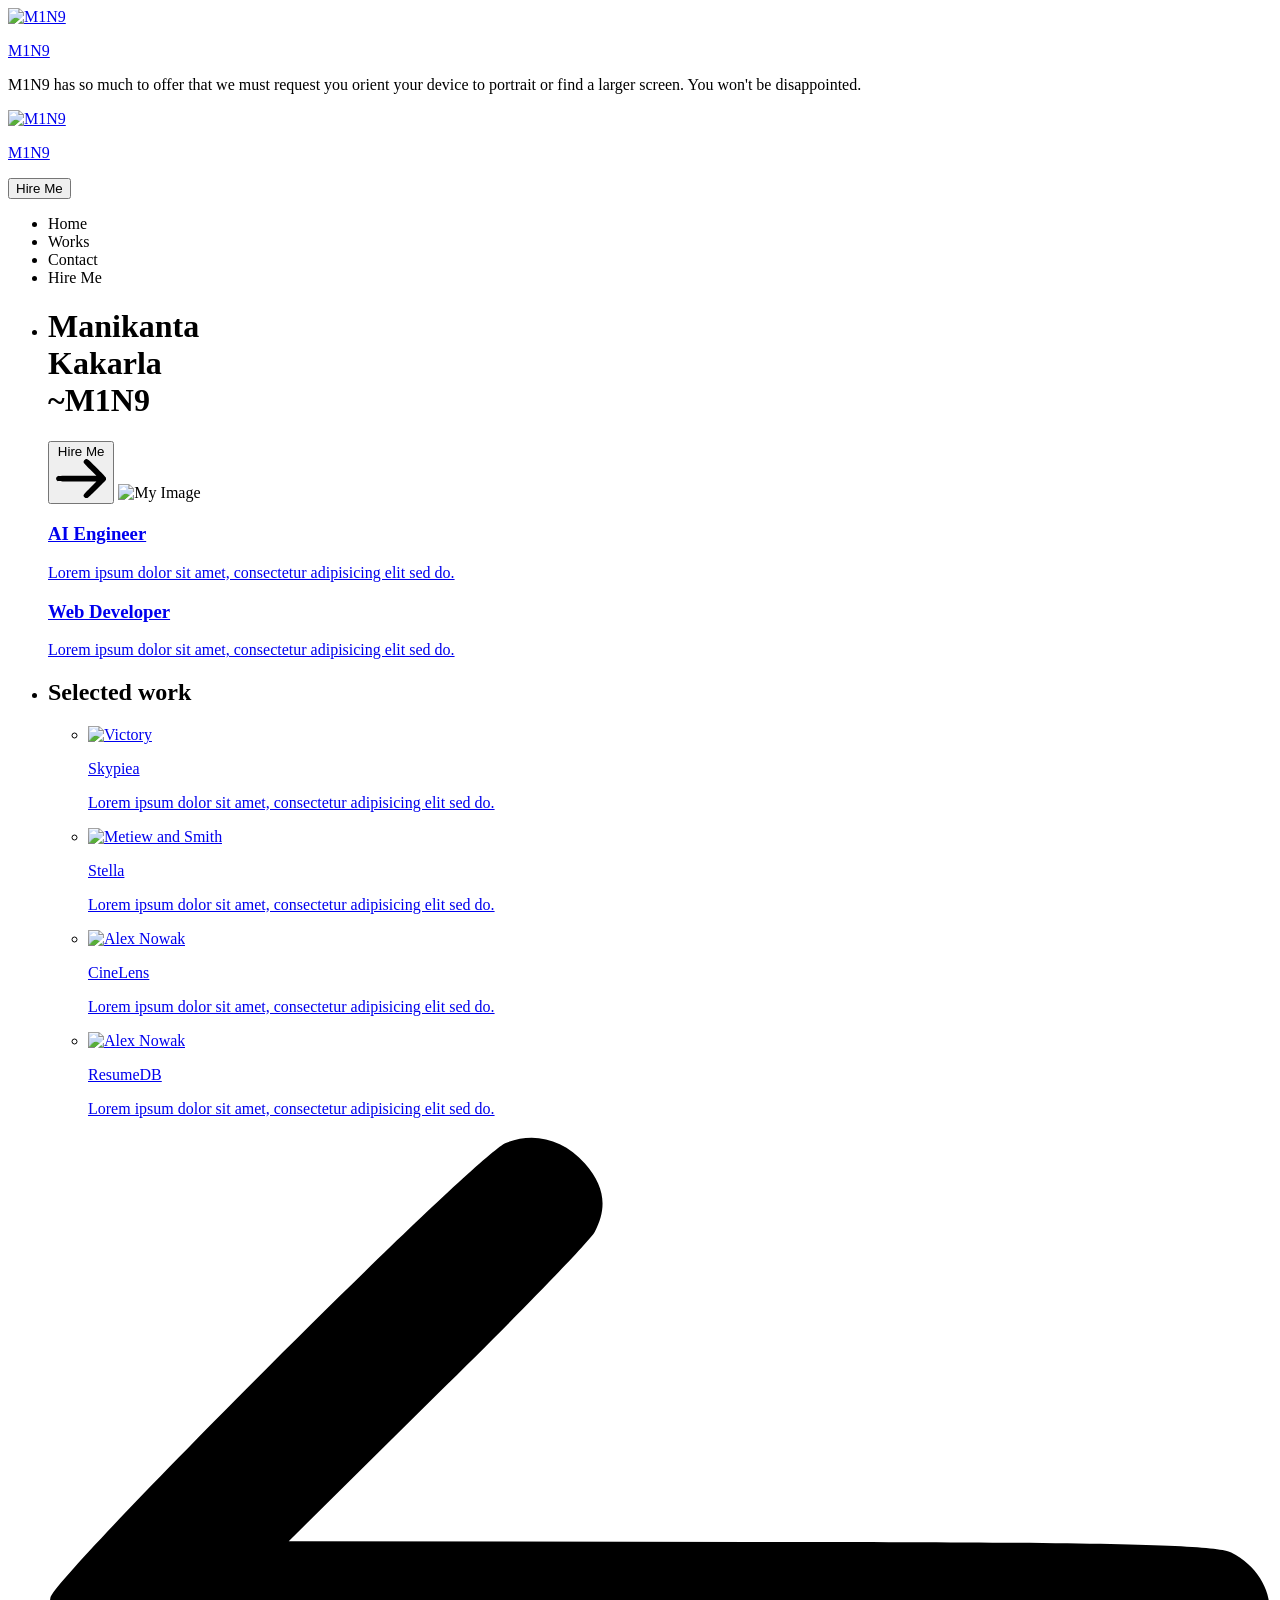
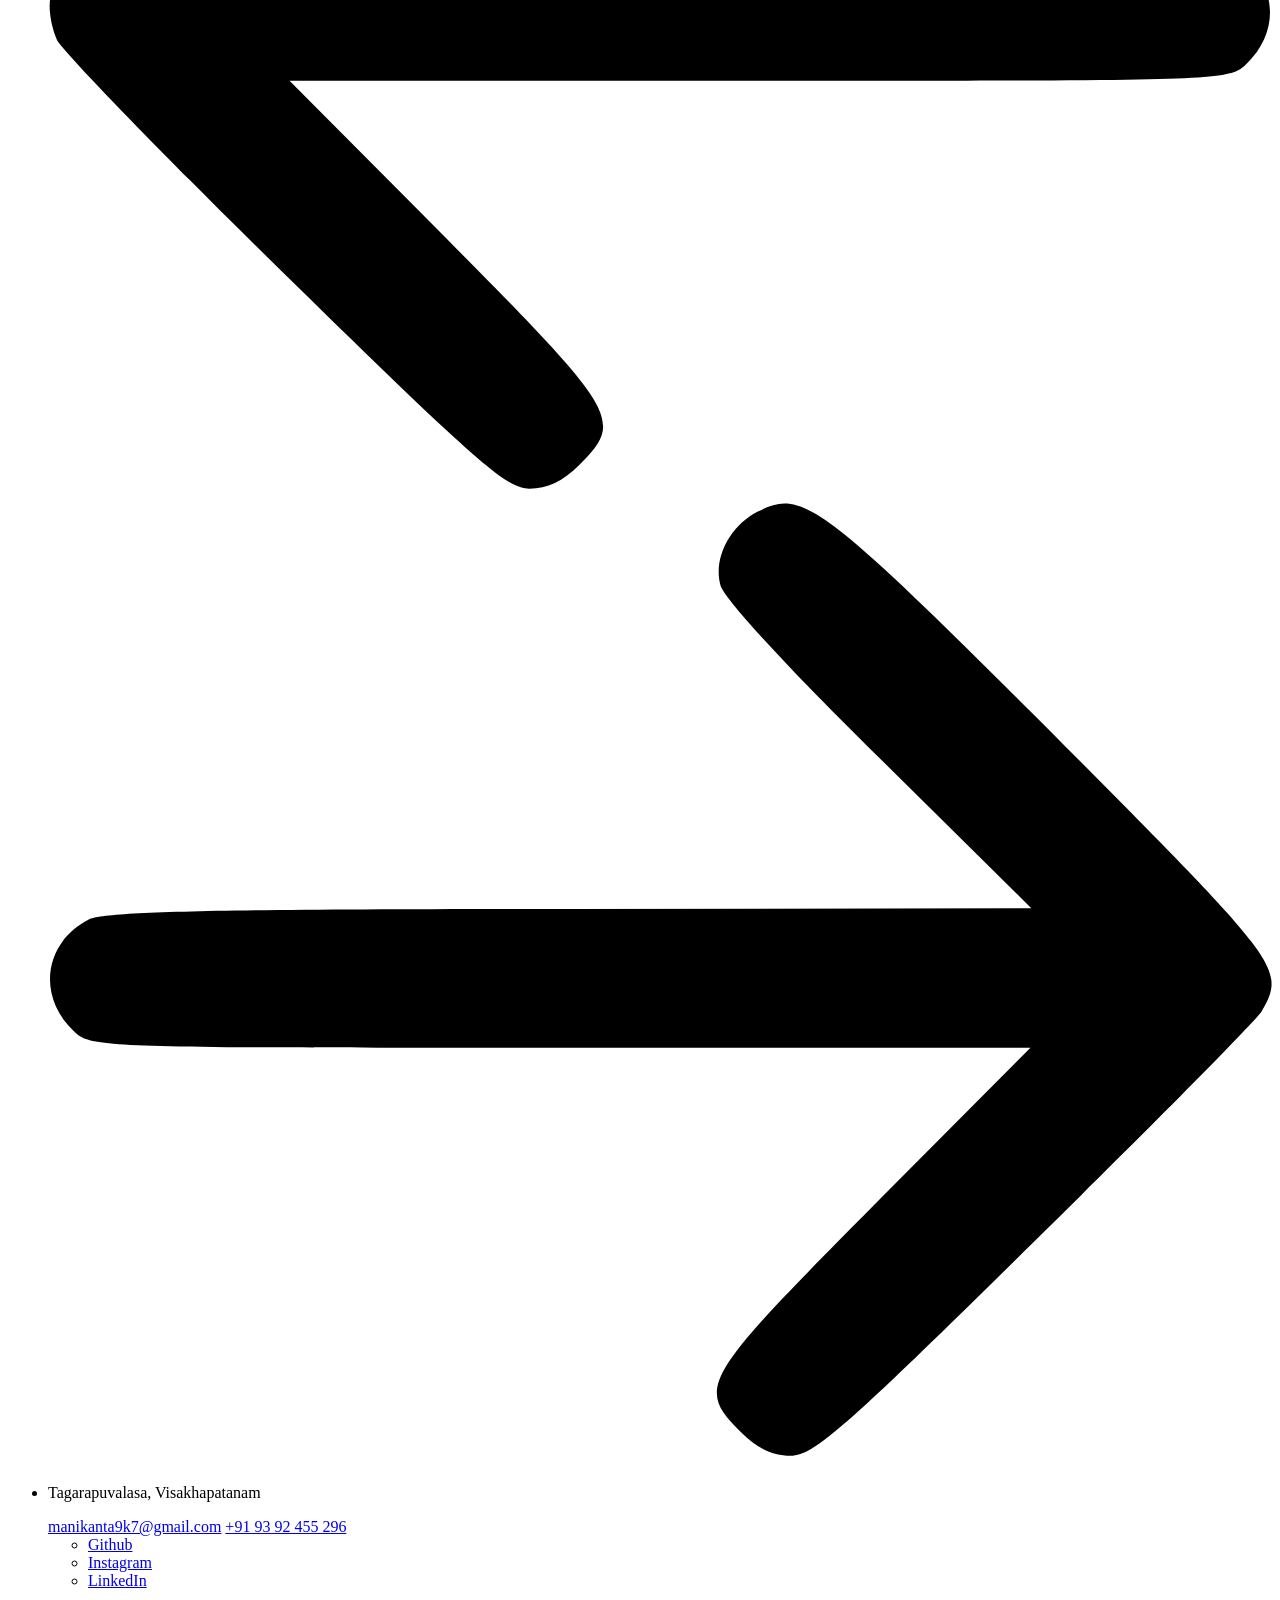
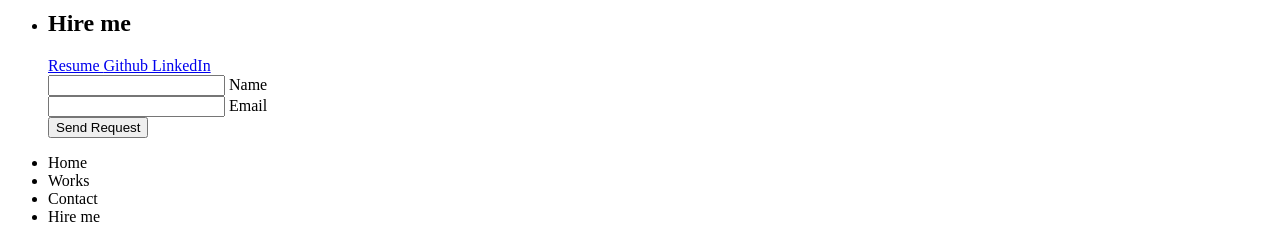
==== commit 947a1995: "Update index.html" ====
--- a/index.html
+++ b/index.html
@@ -1,274 +1,264 @@
-<!-- portfolio -->
-
-<html>
+<!DOCTYPE html>
+<html lang="en">
 
 <head>
-    <title>M1N9, Front-end dev, AI tools builder.</title>
-    <link rel="icon" href="images/m1n9.jpeg" />
-    <link rel="stylesheet" href="https://cdnjs.cloudflare.com/ajax/libs/font-awesome/4.7.0/css/font-awesome.min.css">
-    <link rel="preconnect" href="https://fonts.googleapis.com">
-    <link rel="preconnect" href="https://fonts.gstatic.com" crossorigin>
-    <link href="https://fonts.googleapis.com/css2?family=Inter:wght@400;500;600;700&display=swap" rel="stylesheet">
-    <meta name="viewport" content="width=device-width,initial-scale=1,maximum-scale=1" />
-    <link rel="stylesheet" href="style.css">
-
+  <title>M1N9</title>
+  <meta charset="utf-8">
+  <meta name="viewport" content="width=device-width, initial-scale=1">
+  <meta http-equiv="X-UA-Compatible" content="IE=edge">
+  <meta name="description" content="HTML5 website template">
+  <meta name="keywords" content="global, template, html, sass, jquery">
+  <meta name="author" content="Bucky Maler">
+  <link rel="stylesheet" href="assets/css/main.css">
+  <link rel="shortcut icon" href="assets/img/logo.png" type="image/x-icon">
 </head>
 
 <body>
-    <div class="menu">
-        <a href="#"> <img src="images/m1n9.jpeg" width="50px" height="50px" class="logo"> </a>
-        <div class="menu-txt">
-            <a href="#certi" style="color: aquamarine; text-decoration: none;">01. <span style="color: #e2e8f0;">
-                    Certificates and Acheivememts </span></a>
-            <a href="#pro" style="color: aquamarine; text-decoration: none;">02. <span style="color: #e2e8f0;"> Projets
-                </span></a>
-            <a href="#contact" style="color: aquamarine; text-decoration: none;">03.<span style="color: #e2e8f0;">
-                    Contact me </span></a>
+
+  <!-- notification for small viewports and landscape oriented smartphones -->
+  <div class="device-notification">
+    <a class="device-notification--logo" href="#0">
+      <img src="assets/img/logo.png" alt="M1N9">
+      <p>M1N9</p>
+    </a>
+    <p class="device-notification--message">M1N9 has so much to offer that we must request you orient your device to
+      portrait or find a larger screen. You won't be disappointed.</p>
+  </div>
+
+  <div class="perspective effect-rotate-left">
+    <div class="container">
+      <div class="outer-nav--return"></div>
+      <div id="viewport" class="l-viewport">
+        <div class="l-wrapper">
+          <header class="header">
+            <a class="header--logo" href="#0">
+              <img src="assets/img/logo.png" alt="M1N9">
+              <p>M1N9</p>
+            </a>
+            <button class="header--cta cta">Hire Me</button>
+            <div class="header--nav-toggle">
+              <span></span>
+            </div>
+          </header>
+          <nav class="l-side-nav">
+            <ul class="side-nav">
+              <li class="is-active"><span>Home</span></li>
+              <li><span>Works</span></li>
+              <!-- <li><span>About</span></li> -->
+              <li><span>Contact</span></li>
+              <li><span>Hire Me</span></li>
+            </ul>
+          </nav>
+          <ul class="l-main-content main-content">
+            <li class="l-section section section--is-active">
+              <div class="intro">
+                <div class="intro--banner">
+                  <h1>Manikanta<br>Kakarla<br>~M1N9</h1>
+                  <button class="cta">Hire Me
+                    <svg version="1.1" id="Layer_1" xmlns="http://www.w3.org/2000/svg"
+                      xmlns:xlink="http://www.w3.org/1999/xlink" x="0px" y="0px" viewBox="0 0 150 118"
+                      style="enable-background:new 0 0 150 118;" xml:space="preserve">
+                      <g transform="translate(0.000000,118.000000) scale(0.100000,-0.100000)">
+                        <path
+                          d="M870,1167c-34-17-55-57-46-90c3-15,81-100,194-211l187-185l-565-1c-431,0-571-3-590-13c-55-28-64-94-18-137c21-20,33-20,597-20h575l-192-193C800,103,794,94,849,39c20-20,39-29,61-29c28,0,63,30,298,262c147,144,272,271,279,282c30,51,23,60-219,304C947,1180,926,1196,870,1167z" />
+                      </g>
+                    </svg>
+                    <span class="btn-background"></span>
+                  </button>
+                  <img src="assets/img/introduction-visual1.png" alt="My Image" style="mix-blend-mode: multiply;">
+                </div>
+                <div class="intro--options">
+                  <a href="#0">
+                    <h3>AI Engineer</h3>
+                    <p>Lorem ipsum dolor sit amet, consectetur adipisicing elit sed do.</p>
+                  </a>
+                  <a href="#0">
+                    <h3>Web Developer</h3>
+                    <p>Lorem ipsum dolor sit amet, consectetur adipisicing elit sed do.</p>
+                  </a>
+                  <!-- <a href="#0">
+                  <h3>Paul &amp; shark</h3>
+                  <p>Lorem ipsum dolor sit amet, consectetur adipisicing elit sed do.</p>
+                </a> -->
+                </div>
+              </div>
+            </li>
+            <li class="l-section section">
+              <div class="work">
+                <h2>Selected work</h2>
+                <div class="work--lockup">
+                  <ul class="slider">
+                    <li class="slider--item slider--item-left">
+                      <a href="https://github.com/TheM1N9/skypiea" target="_blank">
+                        <div class="slider--item-image">
+                          <img src="assets/img/skypiea.png" alt="Victory">
+                        </div>
+                        <p class="slider--item-title">Skypiea</p>
+                        <p class="slider--item-description">Lorem ipsum dolor sit amet, consectetur adipisicing elit sed
+                          do.</p>
+                      </a>
+                    </li>
+                    <li class="slider--item slider--item-center" target="_blank">
+                      <a href="https://github.com/TheM1N9/stella">
+                        <div class="slider--item-image">
+                          <img src="assets/img/stella.png" alt="Metiew and Smith">
+                        </div>
+                        <p class="slider--item-title">Stella</p>
+                        <p class="slider--item-description">Lorem ipsum dolor sit amet, consectetur adipisicing elit sed
+                          do.</p>
+                      </a>
+                    </li>
+                    <li class="slider--item slider--item-right">
+                      <a href="https://github.com/TheM1N9/new-cinelens" target="_blank">
+                        <div class="slider--item-image">
+                          <img src="assets/img/cinelens.jpg" alt="Alex Nowak">
+                        </div>
+                        <p class="slider--item-title">CineLens</p>
+                        <p class="slider--item-description">Lorem ipsum dolor sit amet, consectetur adipisicing elit sed
+                          do.</p>
+                      </a>
+                    </li>
+                    <li class="slider--item slider--item-right-1">
+                      <a href="https://github.com/TheM1N9/resumedb" target="_blank">
+                        <div class="slider--item-image">
+                          <img src="assets/img/resumedb.jpg" alt="Alex Nowak">
+                        </div>
+                        <p class="slider--item-title">ResumeDB</p>
+                        <p class="slider--item-description">Lorem ipsum dolor sit amet, consectetur adipisicing elit sed
+                          do.</p>
+                      </a>
+                    </li>
+                  </ul>
+                  <div class="slider--prev">
+                    <svg version="1.1" id="Layer_1" xmlns="http://www.w3.org/2000/svg"
+                      xmlns:xlink="http://www.w3.org/1999/xlink" x="0px" y="0px" viewBox="0 0 150 118"
+                      style="enable-background:new 0 0 150 118;" xml:space="preserve">
+                      <g transform="translate(0.000000,118.000000) scale(0.100000,-0.100000)">
+                        <path d="M561,1169C525,1155,10,640,3,612c-3-13,1-36,8-52c8-15,134-145,281-289C527,41,562,10,590,10c22,0,41,9,61,29
+                    c55,55,49,64-163,278L296,510h575c564,0,576,0,597,20c46,43,37,109-18,137c-19,10-159,13-590,13l-565,1l182,180
+                    c101,99,187,188,193,199c16,30,12,57-12,84C631,1174,595,1183,561,1169z" />
+                      </g>
+                    </svg>
+                  </div>
+                  <div class="slider--next">
+                    <svg version="1.1" id="Layer_1" xmlns="http://www.w3.org/2000/svg"
+                      xmlns:xlink="http://www.w3.org/1999/xlink" x="0px" y="0px" viewBox="0 0 150 118"
+                      style="enable-background:new 0 0 150 118;" xml:space="preserve">
+                      <g transform="translate(0.000000,118.000000) scale(0.100000,-0.100000)">
+                        <path
+                          d="M870,1167c-34-17-55-57-46-90c3-15,81-100,194-211l187-185l-565-1c-431,0-571-3-590-13c-55-28-64-94-18-137c21-20,33-20,597-20h575l-192-193C800,103,794,94,849,39c20-20,39-29,61-29c28,0,63,30,298,262c147,144,272,271,279,282c30,51,23,60-219,304C947,1180,926,1196,870,1167z" />
+                      </g>
+                    </svg>
+                  </div>
+                </div>
+              </div>
+            </li>
+            <!-- <li class="l-section section">
+              <div class="about">
+                <div class="about--banner">
+                  <h2>We<br>believe in<br>passionate<br>people</h2>
+                  <a href="#0">Career
+                    <span>
+                      <svg version="1.1" id="Layer_1" xmlns="http://www.w3.org/2000/svg"
+                        xmlns:xlink="http://www.w3.org/1999/xlink" x="0px" y="0px" viewBox="0 0 150 118"
+                        style="enable-background:new 0 0 150 118;" xml:space="preserve">
+                        <g transform="translate(0.000000,118.000000) scale(0.100000,-0.100000)">
+                          <path
+                            d="M870,1167c-34-17-55-57-46-90c3-15,81-100,194-211l187-185l-565-1c-431,0-571-3-590-13c-55-28-64-94-18-137c21-20,33-20,597-20h575l-192-193C800,103,794,94,849,39c20-20,39-29,61-29c28,0,63,30,298,262c147,144,272,271,279,282c30,51,23,60-219,304C947,1180,926,1196,870,1167z" />
+                        </g>
+                      </svg>
+                    </span>
+                  </a>
+                  <img src="assets/img/about-visual.png" alt="About Us">
+                </div>
+                <div class="about--options">
+                  <a href="#0">
+                    <h3>Winners</h3>
+                  </a>
+                  <a href="#0">
+                    <h3>Philosophy</h3>
+                  </a>
+                  <a href="#0">
+                    <h3>History</h3>
+                  </a>
+                </div>
+              </div>
+            </li> -->
+            <li class="l-section section">
+              <div class="contact">
+                <div class="contact--lockup">
+                  <div class="modal">
+                    <div class="modal--information">
+                      <p>Tagarapuvalasa, Visakhapatanam</p>
+                      <a href="mailto:manikanta9k7@gmail.com">manikanta9k7@gmail.com</a>
+                      <a href="tel:+919392455296">+91 93 92 455 296</a>
+                    </div>
+                    <ul class="modal--options">
+                      <li><a href="https://github.com/them1n9">Github</a></li>
+                      <li><a href="https://www.instagram.com/m1n9.exe/">Instagram</a></li>
+                      <li><a href="https://www.linkedin.com/in/manikanta-kakarla/">LinkedIn</a></li>
+                    </ul>
+                  </div>
+                </div>
+              </div>
+            </li>
+            <li class="l-section section">
+              <div class="hire">
+                <h2>Hire me</h2>
+                <!-- checkout formspree.io for easy form setup -->
+                <form class="work-request">
+                  <div class="work-request--options">
+                    <span class="options-a">
+                      <a href="http://youtube.com">
+                        <label for="opt-1">
+                          </svg>
+                          Resume
+                        </label>
+                      </a>
+                      <a href="http://github.com/TheM1N9">
+                        <label for="opt-1">
+                          </svg>
+                          Github
+                        </label>
+                      </a>
+                      <a href="http://linkedin.com/in/manikanta-kakarla">
+                        <label for="opt-1">
+                          </svg>
+                          LinkedIn
+                        </label>
+                      </a>
+                    </span>
+                  </div>
+                  <div class="work-request--information">
+                    <div class="information-name">
+                      <input id="name" type="text" spellcheck="false">
+                      <label for="name">Name</label>
+                    </div>
+                    <div class="information-email">
+                      <input id="email" type="email" spellcheck="false">
+                      <label for="email">Email</label>
+                    </div>
+                  </div>
+                  <input type="submit" value="Send Request">
+                </form>
+              </div>
+            </li>
+          </ul>
         </div>
+      </div>
     </div>
-    <p style="color: aquamarine; font-size: 15px;">Hi, my name is</p>
-    <h1 style="color: #e2e8f0;">Manikanta Kakarla.</h1>
-    <h1 style="color: rgba(240, 255, 255, 0.664);">I build things for the Web and AI.</h1>
-    <p style="color: rgb(182, 189, 196); font-size: 15px;">I am an upcoming engineering graduate who is specialized in
-        web dev, data science,
-        Machine Learning and AI.<br> Currently I'm focused on <span style="color: aquamarine;"> building </span>
-        interactive <span style="color: aquamarine;"> web applications </span> and <span style="color: aquamarine;">AI
-            tools</span>.</p>
-    <div class="resume"><a href="https://drive.google.com/file/d/131hFFeeInr_vqT7ewGOzUagTrQjD947p/view?usp=sharing"
-            target="_blank" style=" text-decoration: none; font-size: 15px; ">Resume</a>
-    </div>
-
-
-    <h1 style="color: #e2e8f0;" id="certi">Certificates and Acheivememts</h1>
-    <div id="cer-container">
-        <div class="certi" id="certi">
-            <!-- <a href="images/Oasis.png" target="_blank" rel="noopener noreferrer"><img src="images/Oasis.png" width="300px" height="200px"></a> -->
-            <img class="myImg" src="images/Oasis.png" alt="Oasis InfoByte Internship"
-                style="width:100%;max-width:300px">
-            <div class="modal">
-                <span class="close">&times;</span>
-                <img class="modal-content">
-                <div class="caption"></div>
-            </div>
-            <p style="color: rgb(182, 189, 196);">🎓 Completed Data Science Internship at Oasis InfoByte<br>
-                🏆 Recognized for outstanding performance and contributions<br>
-                I am delighted to present my certificate of <span style="color: aquamarine;">completion</span> for the
-                <span style="color: aquamarine;">Data Science Internship</span> at Oasis
-                InfoByte. This certificate acknowledges my successful participation and contributions to the field of
-                data science during the internship period.
-            </p>
-        </div>
-
-        <div class="certi">
-            <p style="color: rgb(182, 189, 196);">🚀 Data Science Intern at Coincent<br>
-                🌐 Excelled in applying advanced analytics and machine learning<br>
-                This certificate not only represents the successful <span style="color: aquamarine;">completion</span>
-                of my <span style="color: aquamarine;">internship</span> but also signifies the
-                knowledge gained and the practical experience acquired in the ever-evolving field of data science. I am
-                grateful for the mentorship and guidance provided by the team at Coincent, and I am excited to leverage
-                these skills in my future endeavors in the data science domain.</p>
-            <img class="myImg" src="images/coincent.png" alt="Snow" style="width:100%;max-width:300px">
-            <div class="modal">
-                <span class="close">&times;</span>
-                <img class="modal-content">
-                <div class="caption"></div>
-            </div>
-            <!-- <a href="images/coincent.png" target="_blank" rel="noopener noreferrer"><img src="images/coincent.png" width="300px" height="200px"></a> -->
-
-        </div>
-
-
-        <div class="certi" id="certi">
-            <!-- <a href="images/nptel.png" target="_blank" rel="noopener noreferrer"><img src="images/nptel.png" width="300px" height="200px"></a> -->
-            <img class="myImg" src="images/nptel.png" alt="NPTEL" style="width:100%;max-width:300px">
-            <div class="modal">
-                <span class="close">&times;</span>
-                <img class="modal-content">
-                <div class="caption"></div>
-            </div>
-
-            <p style="color: rgb(182, 189, 196);">I am pleased to share my accomplishment in completing the <span
-                    style="color: aquamarine;">Deep
-                    Learning</span> course
-                offered by the prestigious Indian Institute of Technology, Ropar, through the National Programme on
-                Technology Enhanced Learning <span style="color: aquamarine;">(NPTEL)</span>.<br>
-                Receiving an elite score of <span style="color: aquamarine;">65%</span> demonstrates my commitment to
-                mastering the complexities of deep
-                learning and my dedication to continuous learning. This course has been instrumental in honing my skills
-                and expanding my knowledge in the rapidly evolving field of artificial intelligence.
-            </p>
-        </div>
-
-        <div class="certi">
-            <p style="color: rgb(182, 189, 196);">I am thrilled to share the recognition received for the innovative
-                webpage
-                (Budget Buyers) I created, which secured the <span style="color: aquamarine;">2nd prize</span> at our
-                <span style="color: aquamarine;">college's Project Expo</span>.<br>
-                I express my gratitude to the expo organizers and the judging panel for recognizing the efforts put into
-                creating an engaging and effective webpage. This award serves as a testament to the dedication and
-                passion I bring to every project.
-            </p>
-            <img class="myImg" src="images/budget.jpeg" alt="Budget Buyers" style="width:100%;max-width:300px">
-            <div class="modal">
-                <span class="close">&times;</span>
-                <img class="modal-content">
-                <div class="caption"></div>
-            </div>
-            <!-- <a href="images/budget.jpeg" target="_blank" rel="noopener noreferrer"><img src="images/budget.jpeg"
-                    width="300px" height="200px"></a> -->
-        </div>
-    </div>
-
-
-    <h1 style="color: #e2e8f0;" id="pro">Projects</h1>
-    <!--  -->
-    <!-- <div class="card-container"> -->
-    <div class="cards">
-        <a href="https://them1n9.github.io/cinelens/" target="_blank">
-            <div class="card">
-                <div class="img-box">
-                    <img src="images/cinelens1.jpg" alt="Card Image">
-                    <div class="card-text">
-                        <h2 class="card-title">CineLens</h2>
-                        <p class="card-description">A webpage to stream movies online for free of cost 🤑</p>
-                    </div>
-                </div>
-            </div>
-            <div class="card-text-m">
-                CineLens
-            </div>
-        </a>
-
-        <a href="http://bit.ly/budgetbuyers" target="_blank">
-            <div class="card">
-                <div class="img-box">
-                    <img src="images/budget-logo.jpeg" alt="Card Image">
-                    <div class="card-text">
-                        <h2 class="card-title">Budget Buyers</h2>
-                        <p class="card-description">No code shopping webpage for students to buy and sell their
-                            stuff in seconds.</p>
-                    </div>
-                </div>
-            </div>
-            <div class="card-text-m">
-                Budget Buyers
-            </div>
-        </a>
-
-        <a href="https://them1n9.github.io/grupee/" target="_blank">
-            <div class="card">
-                <div class="img-box">
-                    <img src="images/grupee.jpeg" alt="Card Image">
-                    <div class="card-text">
-                        <h2 class="card-title">Gruppe</h2>
-                        <p class="card-description">A github alternative with some extra features(Front-end)</p>
-                    </div>
-                </div>
-            </div>
-            <div class="card-text-m">
-                Gruppe
-            </div>
-        </a>
-
-        <a href="https://colab.research.google.com/drive/1hiVDdUvcnuzkp-BcFN1TeOUpWed58MlZ?usp=sharing" target="_blank">
-            <div class="card">
-                <div class="img-box">
-                    <img src="images/codebot.jpg" alt="Card Image">
-                    <div class="card-text">
-                        <h2 class="card-title">Llama chatbot</h2>
-                        <p class="card-description">A fine tuned chatbot made using meta's Llama-2</p>
-                    </div>
-                </div>
-            </div>
-            <div class="card-text-m">
-                Llama chatbot
-            </div>
-        </a>
-
-        <a href="https://colab.research.google.com/drive/1HX1osra4TLDb-KSCuQAg3Ygm4uMc46_d?usp=sharing" target="_blank">
-            <div class="card">
-                <div class="img-box">
-                    <img src="images/chatbot.jpg" alt="Card Image">
-                    <div class="card-text">
-                        <h2 class="card-title">Gemini chatbot</h2>
-                        <p class="card-description">A chatbot with faster speed and accuracy made using google's
-                            gemini API.</p>
-                    </div>
-                </div>
-            </div>
-            <div class="card-text-m">
-                Gemini chatbot
-            </div>
-        </a>
-
-        <a href="https://github.com/them1n9" target="_blank">
-            <div class="card">
-                <div class="img-box">
-                    <img src="images/jarvis.jpg" alt="Card Image">
-                    <div class="card-text">
-                        <h2 class="card-title">Jarvis</h2>
-                        <p class="card-description">An upcoming AI project which automatically controls the our pc
-                            and laptops.<br>Loading.......</p>
-                    </div>
-                </div>
-            </div>
-            <div class="card-text-m">
-                Jarvis
-            </div>
-        </a>
-
-    </div>
-    <!-- </div> -->
-
-    <hr style="background-color: aquamarine;">
-    <div class="contact" id="contact">
-        <div class="contact-text">
-            <h1 style="color: #e2e8f0;">NEED AN INTERN WEB<br> DEV ? LET'S BUILD<br> SOMETHING.</h1>
-            <div class="resume1"><a href=tel:"+17328021552"
-                    style="color: aquamarine; text-decoration: none; font-size: 15px; border-radius: 0%; ">GET
-                    IN TOUCH</a></div>
-
-        </div>
-        <div class="contact-icons">
-            <div style="display: flex; gap: 15px;">
-                <div>+</div><a href="https://github.com/them1n9" target="_blank">GITHUB</a>
-            </div>
-            <div style="display: flex; gap: 15px;">+ <a href="https://www.instagram.com/m1n9.exe/"
-                    target="_blank">INSTAGRAM</a></div>
-            <div style="display: flex; gap: 15px;">+ <a href="https://www.linkedin.com/in/manikanta-kakarla/"
-                    target="_blank">LINKEDIN</a></div>
-        </div>
-    </div>
-
+    <ul class="outer-nav">
+      <li class="is-active">Home</li>
+      <li>Works</li>
+      <!-- <li>About</li> -->
+      <li>Contact</li>
+      <li>Hire me</li>
+    </ul>
+  </div>
+
+  <script src="https://ajax.googleapis.com/ajax/libs/jquery/2.2.4/jquery.min.js"></script>
+  <script>window.jQuery || document.write('<script src="assets/js/vendor/jquery-2.2.4.min.js"><\/script>')</script>
+  <script src="assets/js/functions-min.js"></script>
 </body>
-<footer style="color: rgb(182, 189, 196); text-align: center; font-size: 17px;">made with passion and love 🤍 - <span
-        style="color: aquamarine;">M1N9</span></footer>
-
-<script>
-    // Get all the modal elements
-    var modals = document.querySelectorAll(".modal");
-
-    // Get all the images and associate them with their respective modals
-    var images = document.querySelectorAll(".myImg");
-    images.forEach(function (img, index) {
-        var modal = modals[index];
-        var modalImg = modal.querySelector(".modal-content");
-        var captionText = modal.querySelector(".caption");
-
-        img.onclick = function () {
-            modal.style.display = "block";
-            modalImg.src = this.src;
-            captionText.innerHTML = this.alt;
-        }
-
-        // Get the <span> element that closes the modal
-        var span = modal.querySelector(".close");
-
-        // When the user clicks on <span> (x), close the modal
-        span.onclick = function () {
-            modal.style.display = "none";
-        }
-    });
-</script>
-
-</html>+
+</html>
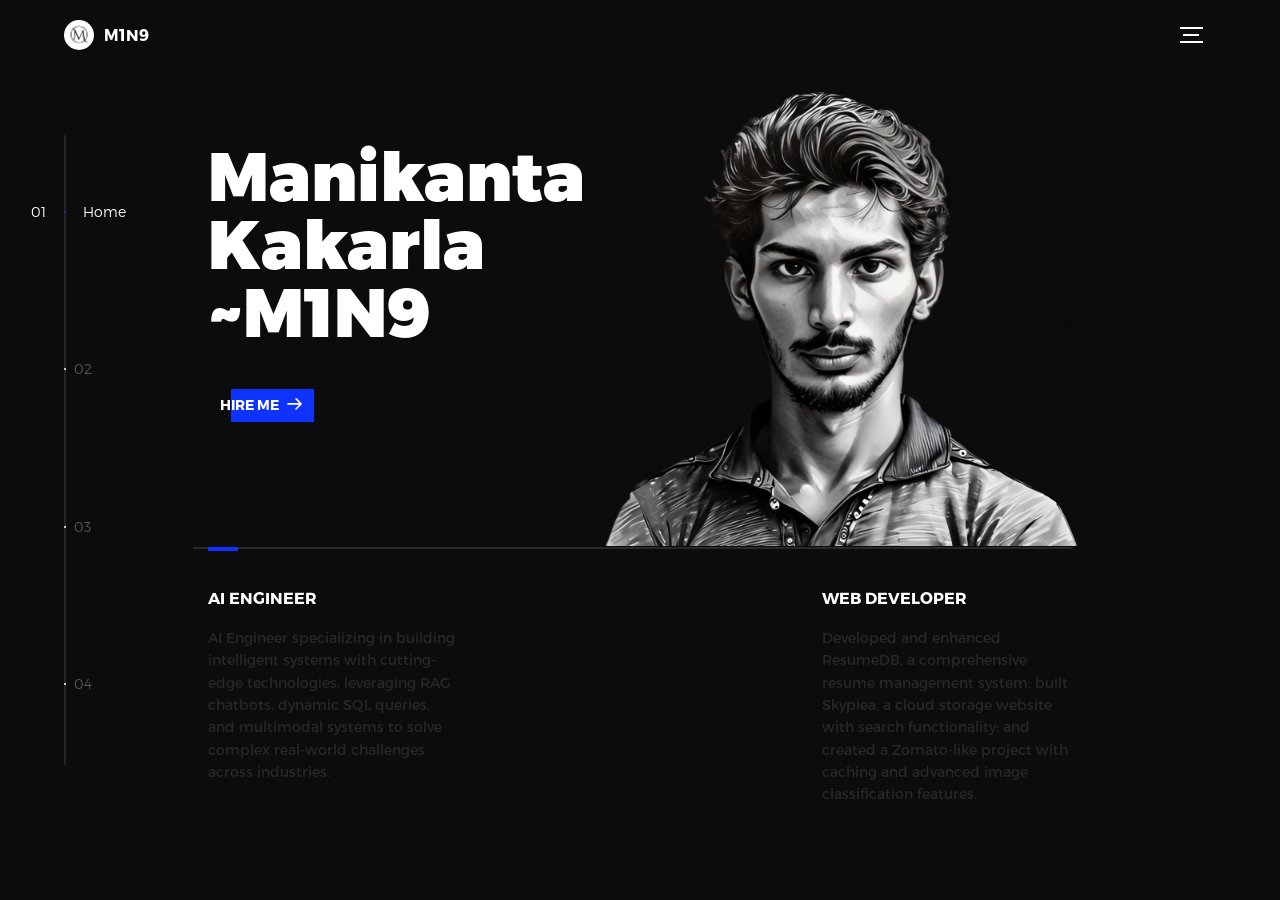
==== commit eb69b826: "Updated index.html" ====
--- a/index.html
+++ b/index.html
@@ -70,16 +70,12 @@
                 <div class="intro--options">
                   <a href="#0">
                     <h3>AI Engineer</h3>
-                    <p>Lorem ipsum dolor sit amet, consectetur adipisicing elit sed do.</p>
+                    <p>AI Engineer specializing in building intelligent systems with cutting-edge technologies, leveraging RAG chatbots, dynamic SQL queries, and multimodal systems to solve complex real-world challenges across industries.</p>
                   </a>
                   <a href="#0">
                     <h3>Web Developer</h3>
-                    <p>Lorem ipsum dolor sit amet, consectetur adipisicing elit sed do.</p>
-                  </a>
-                  <!-- <a href="#0">
-                  <h3>Paul &amp; shark</h3>
-                  <p>Lorem ipsum dolor sit amet, consectetur adipisicing elit sed do.</p>
-                </a> -->
+                    <p>Developed and enhanced ResumeDB, a comprehensive resume management system; built Skypiea, a cloud storage website with search functionality; and created a Zomato-like project with caching and advanced image classification features.</p>
+                  </a>
                 </div>
               </div>
             </li>
--- a/assets/css/main.css
+++ b/assets/css/main.css
@@ -0,0 +1,1648 @@
+@font-face {
+  font-family: "Montserrat";
+  src: url("fonts/Montserrat-Black.eot");
+  src: local("☺"), url("fonts/Montserrat-Black.woff") format("woff"),
+    url("fonts/Montserrat-Black.ttf") format("truetype"),
+    url("fonts/Montserrat-Black.svg") format("svg");
+  font-weight: 900;
+  font-style: normal;
+}
+@font-face {
+  font-family: "Montserrat";
+  src: url("fonts/Montserrat-Bold.eot");
+  src: local("☺"), url("fonts/Montserrat-Bold.woff") format("woff"),
+    url("fonts/Montserrat-Bold.ttf") format("truetype"),
+    url("fonts/Montserrat-Bold.svg") format("svg");
+  font-weight: 700;
+  font-style: normal;
+}
+@font-face {
+  font-family: "Montserrat";
+  src: url("fonts/Montserrat-Regular.eot");
+  src: local("☺"), url("fonts/Montserrat-Regular.woff") format("woff"),
+    url("fonts/Montserrat-Regular.ttf") format("truetype"),
+    url("fonts/Montserrat-Regular.svg") format("svg");
+  font-weight: 400;
+  font-style: normal;
+}
+@font-face {
+  font-family: "Montserrat";
+  src: url("fonts/Montserrat-Light.eot");
+  src: local("☺"), url("fonts/Montserrat-Light.woff") format("woff"),
+    url("fonts/Montserrat-Light.ttf") format("truetype"),
+    url("fonts/Montserrat-Light.svg") format("svg");
+  font-weight: 300;
+  font-style: normal;
+} /*! normalize.css v3.0.2 | MIT License | git.io/normalize */
+html {
+  font-family: sans-serif;
+  -ms-text-size-adjust: 100%;
+  -webkit-text-size-adjust: 100%;
+}
+body {
+  margin: 0;
+}
+article,
+aside,
+details,
+figcaption,
+figure,
+footer,
+header,
+hgroup,
+main,
+menu,
+nav,
+section,
+summary {
+  display: block;
+}
+audio,
+canvas,
+progress,
+video {
+  display: inline-block;
+  vertical-align: baseline;
+}
+audio:not([controls]) {
+  display: none;
+  height: 0;
+}
+[hidden],
+template {
+  display: none;
+}
+a {
+  background-color: transparent;
+}
+a:active,
+a:hover {
+  outline: 0;
+}
+abbr[title] {
+  border-bottom: 1px dotted;
+}
+b,
+strong {
+  font-weight: bold;
+}
+dfn {
+  font-style: italic;
+}
+h1 {
+  font-size: 2em;
+  margin: 0.67em 0;
+}
+mark {
+  background: #ff0;
+  color: #000;
+}
+small {
+  font-size: 80%;
+}
+sub,
+sup {
+  font-size: 75%;
+  line-height: 0;
+  position: relative;
+  vertical-align: baseline;
+}
+sup {
+  top: -0.5em;
+}
+sub {
+  bottom: -0.25em;
+}
+img {
+  border: 0;
+}
+svg:not(:root) {
+  overflow: hidden;
+}
+figure {
+  margin: 1em 40px;
+}
+hr {
+  box-sizing: content-box;
+  height: 0;
+}
+pre {
+  overflow: auto;
+}
+code,
+kbd,
+pre,
+samp {
+  font-family: monospace, monospace;
+  font-size: 1em;
+}
+button,
+input,
+optgroup,
+select,
+textarea {
+  color: inherit;
+  font: inherit;
+  margin: 0;
+}
+button {
+  overflow: visible;
+}
+button,
+select {
+  text-transform: none;
+}
+button,
+html input[type="button"],
+input[type="reset"],
+input[type="submit"] {
+  -webkit-appearance: button;
+  cursor: pointer;
+}
+button[disabled],
+html input[disabled] {
+  cursor: default;
+}
+button::-moz-focus-inner,
+input::-moz-focus-inner {
+  border: 0;
+  padding: 0;
+}
+input {
+  line-height: normal;
+}
+input[type="checkbox"],
+input[type="radio"] {
+  box-sizing: border-box;
+  padding: 0;
+}
+input[type="number"]::-webkit-inner-spin-button,
+input[type="number"]::-webkit-outer-spin-button {
+  height: auto;
+}
+input[type="search"] {
+  -webkit-appearance: textfield;
+  box-sizing: content-box;
+}
+input[type="search"]::-webkit-search-cancel-button,
+input[type="search"]::-webkit-search-decoration {
+  -webkit-appearance: none;
+}
+fieldset {
+  border: 1px solid #c0c0c0;
+  margin: 0 2px;
+  padding: 0.35em 0.625em 0.75em;
+}
+legend {
+  border: 0;
+  padding: 0;
+}
+textarea {
+  overflow: auto;
+}
+optgroup {
+  font-weight: bold;
+}
+table {
+  border-collapse: collapse;
+  border-spacing: 0;
+}
+td,
+th {
+  padding: 0;
+}
+::-moz-selection {
+  background: #fff498;
+}
+::selection {
+  background: #fff498;
+}
+::-moz-selection {
+  background: #fff498;
+}
+img::-moz-selection {
+  background: transparent;
+}
+img::selection {
+  background: transparent;
+}
+img::-moz-selection {
+  background: transparent;
+}
+body {
+  -webkit-tap-highlight-color: #fff498;
+}
+body {
+  background-color: #0c0c0c;
+  font-size: 14px;
+  line-height: 1.6;
+  font-family: "Montserrat", sans-serif;
+  color: #fff;
+  -webkit-font-smoothing: antialiased;
+  -webkit-text-size-adjust: 100%;
+}
+.l-viewport {
+  position: relative;
+  width: 100%;
+  height: 100vh;
+  box-shadow: 0 0 45px 5px rgba(0, 0, 0, 0.85);
+  overflow: hidden;
+}
+.l-wrapper {
+  position: relative;
+  width: 1440px;
+  max-width: 90%;
+  height: 100%;
+  margin: 0 auto;
+}
+.l-side-nav {
+  position: absolute;
+  left: 0;
+  display: -webkit-box;
+  display: -webkit-flex;
+  display: -ms-flexbox;
+  display: flex;
+  height: 100%;
+  -webkit-box-align: center;
+  -webkit-align-items: center;
+  -ms-flex-align: center;
+  align-items: center;
+}
+.l-side-nav::before {
+  content: "";
+  position: absolute;
+  top: 50%;
+  left: 0;
+  -webkit-transform: translateY(-50%);
+  transform: translateY(-50%);
+  width: 2px;
+  height: 70%;
+  max-height: 750px;
+  background-color: #555;
+  opacity: 0.35;
+  z-index: 10;
+}
+@media (max-width: 1180px) {
+  .l-side-nav {
+    display: none;
+  }
+}
+.l-main-content {
+  position: relative;
+  width: 100%;
+  height: 100%;
+  margin: 0;
+  padding: 0;
+  list-style: none;
+}
+.l-section {
+  position: absolute;
+  width: 100%;
+  height: 100%;
+}
+.device-notification {
+  display: none;
+  position: fixed;
+  top: 0;
+  left: 0;
+  width: 100%;
+  height: 100%;
+  -webkit-box-orient: vertical;
+  -webkit-box-direction: normal;
+  -webkit-flex-direction: column;
+  -ms-flex-direction: column;
+  flex-direction: column;
+  -webkit-box-align: center;
+  -webkit-align-items: center;
+  -ms-flex-align: center;
+  -ms-grid-row-align: center;
+  align-items: center;
+  -webkit-box-pack: center;
+  -webkit-justify-content: center;
+  -ms-flex-pack: center;
+  justify-content: center;
+  background-color: #0c0c0c;
+  z-index: 12;
+}
+.device-notification--logo {
+  display: -webkit-box;
+  display: -webkit-flex;
+  display: -ms-flexbox;
+  display: flex;
+  -webkit-box-align: center;
+  -webkit-align-items: center;
+  -ms-flex-align: center;
+  align-items: center;
+  text-decoration: none;
+  color: #fff;
+}
+.device-notification--logo p {
+  margin: 0 0 0 10px;
+  font-size: 16px;
+  font-weight: 700;
+  text-transform: uppercase;
+}
+.device-notification--logo img{
+  width: 30px;
+  height: 28px;
+}
+.device-notification--message {
+  width: 70%;
+  margin: 30px 0 0 0;
+  font-weight: 700;
+  text-align: center;
+}
+@media (max-width: 767px) and (min-width: 601px) and (max-height: 680px) {
+  .device-notification {
+    display: -webkit-box;
+    display: -webkit-flex;
+    display: -ms-flexbox;
+    display: flex;
+  }
+}
+@media (max-width: 600px) and (min-width: 480px) and (max-height: 580px) {
+  .device-notification {
+    display: -webkit-box;
+    display: -webkit-flex;
+    display: -ms-flexbox;
+    display: flex;
+  }
+}
+@media (max-width: 736px) and (min-width: 360px) and (orientation: landscape) {
+  .device-notification {
+    display: -webkit-box;
+    display: -webkit-flex;
+    display: -ms-flexbox;
+    display: flex;
+  }
+}
+@media (max-width: 359px) {
+  .device-notification {
+    display: -webkit-box;
+    display: -webkit-flex;
+    display: -ms-flexbox;
+    display: flex;
+  }
+}
+.section {
+  opacity: 0;
+  visibility: hidden;
+  -webkit-transition: opacity 0.4s ease-in-out, visibility 0s 0.4s;
+  transition: opacity 0.4s ease-in-out, visibility 0s 0.4s;
+}
+.section--is-active {
+  opacity: 1;
+  visibility: visible;
+  z-index: 1;
+  -webkit-transition: opacity 0.4s ease-in-out 0.4s;
+  transition: opacity 0.4s ease-in-out 0.4s;
+}
+.section--next {
+  -webkit-transform: translateY(-45px);
+  transform: translateY(-45px);
+  -webkit-transition: -webkit-transform 0.4s ease-in-out;
+  transition: -webkit-transform 0.4s ease-in-out;
+  transition: transform 0.4s ease-in-out;
+  transition: transform 0.4s ease-in-out, -webkit-transform 0.4s ease-in-out;
+}
+.section--prev {
+  -webkit-transform: translateY(45px);
+  transform: translateY(45px);
+  -webkit-transition: -webkit-transform 0.4s ease-in-out;
+  transition: -webkit-transform 0.4s ease-in-out;
+  transition: transform 0.4s ease-in-out;
+  transition: transform 0.4s ease-in-out, -webkit-transform 0.4s ease-in-out;
+}
+.header {
+  position: absolute;
+  top: 0;
+  left: 0;
+  display: -webkit-box;
+  display: -webkit-flex;
+  display: -ms-flexbox;
+  display: flex;
+  width: 100%;
+  height: 70px;
+  -webkit-box-align: center;
+  -webkit-align-items: center;
+  -ms-flex-align: center;
+  align-items: center;
+  -webkit-box-pack: justify;
+  -webkit-justify-content: space-between;
+  -ms-flex-pack: justify;
+  justify-content: space-between;
+  z-index: 10;
+}
+.header--logo {
+  display: -webkit-box;
+  display: -webkit-flex;
+  display: -ms-flexbox;
+  display: flex;
+  -webkit-box-align: center;
+  -webkit-align-items: center;
+  -ms-flex-align: center;
+  align-items: center;
+  text-decoration: none;
+  color: #fff;
+}
+.header--logo p {
+  margin: 0 0 0 10px;
+  font-size: 16px;
+  font-weight: 700;
+  text-transform: uppercase;
+}
+.header--logo img{
+  width: 30px;
+  height: 30px;
+  border-radius: 50%;
+}
+.header--nav-toggle {
+  display: -webkit-box;
+  display: -webkit-flex;
+  display: -ms-flexbox;
+  display: flex;
+  width: 50px;
+  height: 50px;
+  -webkit-box-orient: vertical;
+  -webkit-box-direction: normal;
+  -webkit-flex-direction: column;
+  -ms-flex-direction: column;
+  flex-direction: column;
+  -webkit-box-align: center;
+  -webkit-align-items: center;
+  -ms-flex-align: center;
+  align-items: center;
+  -webkit-box-pack: center;
+  -webkit-justify-content: center;
+  -ms-flex-pack: center;
+  justify-content: center;
+  cursor: pointer;
+}
+.header--nav-toggle span,
+.header--nav-toggle::before,
+.header--nav-toggle::after {
+  content: "";
+  position: relative;
+  width: 16px;
+  height: 2px;
+  background-color: #fff;
+}
+.header--nav-toggle::before {
+  bottom: 5px;
+  width: 23px;
+}
+.header--nav-toggle::after {
+  top: 5px;
+  width: 23px;
+}
+.header--cta {
+  position: absolute;
+  top: 50%;
+  left: 50%;
+  -webkit-transform: translate(-50%, -50%);
+  transform: translate(-50%, -50%);
+  padding: 0 20px;
+  line-height: 30px;
+  text-decoration: none;
+  color: #fff;
+  font-weight: 700;
+  text-transform: uppercase;
+  background-color: #0f33ff;
+  border: none;
+  opacity: 0;
+  visibility: hidden;
+  -webkit-transition: opacity 0.4s ease-in-out, visibility 0s 0.4s;
+  transition: opacity 0.4s ease-in-out, visibility 0s 0.4s;
+}
+.header--cta:focus {
+  outline: none;
+}
+.header--cta.is-active {
+  opacity: 1;
+  visibility: visible;
+  -webkit-transition: opacity 0.4s ease-in-out 0.4s;
+  transition: opacity 0.4s ease-in-out 0.4s;
+}
+@media (max-width: 767px) {
+  .header--cta {
+    display: none;
+  }
+}
+.side-nav {
+  position: relative;
+  display: -webkit-box;
+  display: -webkit-flex;
+  display: -ms-flexbox;
+  display: flex;
+  width: 100px;
+  height: 70%;
+  max-height: 750px;
+  -webkit-box-orient: vertical;
+  -webkit-box-direction: normal;
+  -webkit-flex-direction: column;
+  -ms-flex-direction: column;
+  flex-direction: column;
+  -webkit-justify-content: space-around;
+  -ms-flex-pack: distribute;
+  justify-content: space-around;
+  margin: 0;
+  padding: 0;
+  list-style-position: inside;
+  z-index: 10;
+}
+.side-nav > li {
+  position: relative;
+  top: -5px;
+  color: #fff;
+  font-size: 6px;
+  cursor: pointer;
+}
+.side-nav > li span {
+  position: relative;
+  top: 3px;
+  left: 10px;
+  color: #fff;
+  font-size: 14px;
+  font-weight: 300;
+  opacity: 0;
+  visibility: hidden;
+}
+.side-nav > li::before {
+  position: absolute;
+  top: 3px;
+  left: 10px;
+  color: #555;
+  font-size: 14px;
+  font-weight: 300;
+}
+.side-nav li:nth-child(1)::before {
+  content: "01";
+}
+.side-nav li:nth-child(2)::before {
+  content: "02";
+}
+.side-nav li:nth-child(3)::before {
+  content: "03";
+}
+.side-nav li:nth-child(4)::before {
+  content: "04";
+}
+.side-nav li:nth-child(5)::before {
+  content: "05";
+}
+.side-nav li.is-active {
+  color: #0f33ff;
+  -webkit-transition: color 0.4s ease-in-out;
+  transition: color 0.4s ease-in-out;
+}
+.side-nav li.is-active span {
+  opacity: 1;
+  visibility: visible;
+  -webkit-transition: opacity 0.4s ease-in-out;
+  transition: opacity 0.4s ease-in-out;
+}
+.side-nav li.is-active::before {
+  left: -33px;
+  color: #fff;
+}
+.intro {
+  position: relative;
+  display: -webkit-box;
+  display: -webkit-flex;
+  display: -ms-flexbox;
+  display: flex;
+  width: 900px;
+  max-width: 75%;
+  height: 100%;
+  -webkit-box-orient: vertical;
+  -webkit-box-direction: normal;
+  -webkit-flex-direction: column;
+  -ms-flex-direction: column;
+  flex-direction: column;
+  -webkit-box-pack: center;
+  -webkit-justify-content: center;
+  -ms-flex-pack: center;
+  justify-content: center;
+  margin: 0 auto;
+}
+@media (max-width: 1180px) {
+  .intro {
+    max-width: 100%;
+  }
+}
+.intro--banner {
+  position: relative;
+  height: 475px;
+}
+.intro--banner::before {
+  content: "";
+  position: absolute;
+  bottom: 20px;
+  left: -15px;
+  right: 0;
+  height: 2px;
+  background-color: #282828;
+}
+.intro--banner::after {
+  content: "";
+  position: absolute;
+  bottom: 18px;
+  left: 0;
+  width: 30px;
+  height: 4px;
+  background-color: #0f33ff;
+}
+.intro--banner h1 {
+  position: relative;
+  font-size: 68px;
+  font-weight: 900;
+  line-height: 1;
+  z-index: 1;
+}
+.intro--banner button {
+  position: relative;
+  padding: 5px 17px 5px 12px;
+  font-weight: 700;
+  text-transform: uppercase;
+  background-color: transparent;
+  border: none;
+}
+.intro--banner button .btn-background {
+  position: absolute;
+  top: 0;
+  left: 23px;
+  right: 0;
+  height: 100%;
+  background-color: #0f33ff;
+  z-index: -1;
+  -webkit-transition: left 0.2s ease-in-out;
+  transition: left 0.2s ease-in-out;
+}
+.intro--banner button:hover .btn-background {
+  left: 0;
+}
+.intro--banner button:focus {
+  outline: none;
+}
+.intro--banner button svg {
+  position: relative;
+  left: 5px;
+  width: 15px;
+  fill: #fff;
+}
+.intro--banner img {
+  position: absolute;
+  bottom: 23px;
+  right: -12px;
+  mix-blend-mode:darken;
+  width: 512px;
+  height: auto;
+}
+.intro--options {
+  display: -webkit-box;
+  display: -webkit-flex;
+  display: -ms-flexbox;
+  display: flex;
+  -webkit-box-pack: justify;
+  -webkit-justify-content: space-between;
+  -ms-flex-pack: justify;
+  justify-content: space-between;
+  margin: 0;
+  padding: 0;
+  list-style: none;
+}
+.intro--options > a {
+  max-width: 250px;
+  text-decoration: none;
+  
+  -webkit-transition: color 0.2s ease-in-out;
+  transition: color 0.2s ease-in-out;
+}
+.intro--options > a:hover p{
+  color: #fff;
+}
+.intro--options h3 {
+  font-size: 16px;
+  text-transform: uppercase;
+  color: #fff;
+}
+.intro--options p {
+  margin-bottom: 0;
+  color: #282828;
+}
+@media (max-width: 900px) {
+  .intro--banner {
+    height: 380px;
+  }
+  .intro--banner h1 {
+    font-size: 55px;
+  }
+  .intro--banner img {
+    width: 430px;
+  }
+  .intro--options > a {
+    margin-right: 30px;
+  }
+  .intro--options > a:last-child {
+    margin-right: 0;
+  }
+}
+@media (max-width: 767px) {
+  .intro--banner {
+    height: 305px;
+  }
+  .intro--banner h1 {
+    font-size: 44px;
+  }
+  .intro--banner img {
+    width: 330px;
+  }
+  .intro--options {
+    display: block;
+  }
+  .intro--options > a {
+    display: block;
+    max-width: 100%;
+    margin: 0 0 30px 0;
+  }
+  .intro--options > a:last-child {
+    margin-bottom: 0;
+  }
+}
+@media (max-width: 600px) {
+  .intro--banner {
+    height: 360px;
+  }
+  .intro--banner h1 {
+    font-size: 55px;
+  }
+  .intro--banner img {
+    display: none;
+  }
+}
+@media (max-width: 600px) and (max-height: 750px) {
+  .intro--banner {
+    height: auto;
+  }
+  .intro--banner::before,
+  .intro--banner::after {
+    display: none;
+  }
+  .intro--banner h1 {
+    margin-top: 0;
+  }
+  .intro--options {
+    display: none;
+  }
+}
+.work {
+  position: relative;
+  display: -webkit-box;
+  display: -webkit-flex;
+  display: -ms-flexbox;
+  display: flex;
+  width: 960px;
+  max-width: 80%;
+  height: 100%;
+  -webkit-box-orient: vertical;
+  -webkit-box-direction: normal;
+  -webkit-flex-direction: column;
+  -ms-flex-direction: column;
+  flex-direction: column;
+  -webkit-box-pack: center;
+  -webkit-justify-content: center;
+  -ms-flex-pack: center;
+  justify-content: center;
+  margin: 0 auto;
+}
+@media (max-width: 1180px) {
+  .work {
+    max-width: 100%;
+  }
+}
+.work h2 {
+  margin: 0 0 20px 0;
+  font-size: 30px;
+  text-align: center;
+}
+.work--lockup {
+  position: relative;
+}
+.work--lockup .slider {
+  position: relative;
+  display: -webkit-box;
+  display: -webkit-flex;
+  display: -ms-flexbox;
+  display: flex;
+  width: 80%;
+  margin: 0 auto;
+  padding: 0;
+  list-style: none;
+}
+.work--lockup .slider--item {
+  position: absolute;
+  display: none;
+  text-align: center;
+}
+.work--lockup .slider--item a {
+  text-decoration: none;
+  color: #858585;
+}
+.work--lockup .slider--item-title {
+  margin-top: 10px;
+  font-size: 12px;
+  font-weight: 700;
+  text-transform: uppercase;
+}
+.work--lockup .slider--item-description {
+  display: none;
+  max-width: 250px;
+  margin: 0 auto;
+}
+.work--lockup .slider--item-image {
+  width: 150px;
+  height: 150px;
+  margin: 0 auto;
+  border-radius: 50%;
+  overflow: hidden;
+}
+.work--lockup .slider--item-image img {
+  width: 100%;
+}
+.work--lockup .slider--item-left {
+  top: 50%;
+  left: 0;
+  -webkit-transform: translateY(-50%);
+  transform: translateY(-50%);
+  display: block;
+}
+.work--lockup .slider--item-right {
+  top: 50%;
+  right: 0;
+  -webkit-transform: translateY(-50%);
+  transform: translateY(-50%);
+  display: block;
+}
+.work--lockup .slider--item-center {
+  position: relative;
+  top: 30px;
+  left: 50%;
+  -webkit-transform: translateX(-50%);
+  transform: translateX(-50%);
+  display: block;
+}
+.work--lockup .slider--item-center a {
+  color: #fff;
+}
+.work--lockup .slider--item-center .slider--item-title {
+  margin-top: 25px;
+  font-size: 16px;
+}
+.work--lockup .slider--item-center .slider--item-description {
+  display: block;
+}
+.work--lockup .slider--item-center .slider--item-image {
+  width: 300px;
+  height: 300px;
+}
+.work--lockup .slider--next,
+.work--lockup .slider--prev {
+  position: absolute;
+  top: 160px;
+  display: -webkit-box;
+  display: -webkit-flex;
+  display: -ms-flexbox;
+  display: flex;
+  width: 50px;
+  height: 50px;
+  -webkit-box-align: center;
+  -webkit-align-items: center;
+  -ms-flex-align: center;
+  align-items: center;
+  -webkit-box-pack: center;
+  -webkit-justify-content: center;
+  -ms-flex-pack: center;
+  justify-content: center;
+  background-color: #282828;
+  border-radius: 50%;
+  cursor: pointer;
+}
+.work--lockup .slider--next svg,
+.work--lockup .slider--prev svg {
+  width: 20px;
+  fill: #fff;
+}
+.work--lockup .slider--next {
+  right: 0;
+}
+.work--lockup .slider--prev {
+  left: 0;
+}
+@media (max-width: 900px) {
+  .work--lockup .slider--item-image {
+    width: 120px;
+    height: 120px;
+  }
+  .work--lockup .slider--item-center .slider--item-image {
+    width: 240px;
+    height: 240px;
+  }
+  .work--lockup .slider--next,
+  .work--lockup .slider--prev {
+    top: 130px;
+  }
+}
+@media (max-width: 767px) {
+  .work--lockup .slider {
+    width: 75%;
+  }
+  .work--lockup .slider--item-image {
+    width: 90px;
+    height: 90px;
+  }
+  .work--lockup .slider--item-center .slider--item-image {
+    width: 190px;
+    height: 190px;
+  }
+  .work--lockup .slider--next,
+  .work--lockup .slider--prev {
+    top: 105px;
+  }
+}
+@media (max-width: 600px) {
+  .work--lockup .slider {
+    width: auto;
+  }
+  .work--lockup .slider--item-left,
+  .work--lockup .slider--item-right {
+    display: none;
+  }
+}
+.about {
+  position: relative;
+  display: -webkit-box;
+  display: -webkit-flex;
+  display: -ms-flexbox;
+  display: flex;
+  width: 900px;
+  max-width: 75%;
+  height: 100%;
+  -webkit-box-orient: vertical;
+  -webkit-box-direction: normal;
+  -webkit-flex-direction: column;
+  -ms-flex-direction: column;
+  flex-direction: column;
+  -webkit-box-pack: center;
+  -webkit-justify-content: center;
+  -ms-flex-pack: center;
+  justify-content: center;
+  margin: 0 auto;
+}
+@media (max-width: 1180px) {
+  .about {
+    max-width: 100%;
+  }
+}
+.about--banner {
+  position: relative;
+  height: 475px;
+}
+.about--banner::before {
+  content: "";
+  position: absolute;
+  top: 20px;
+  left: 200px;
+  -webkit-transform: rotate(-25deg);
+  transform: rotate(-25deg);
+  border: 5px solid #0f33ff;
+  border-right-color: transparent;
+  border-bottom-color: transparent;
+}
+.about--banner::after {
+  content: "";
+  position: absolute;
+  top: 75px;
+  left: 400px;
+  -webkit-transform: rotate(45deg);
+  transform: rotate(45deg);
+  width: 10px;
+  height: 10px;
+  background-color: #0f33ff;
+}
+.about--banner h2 {
+  position: relative;
+  margin-top: 35px;
+  font-size: 68px;
+  font-weight: 900;
+  line-height: 1;
+  z-index: 1;
+}
+.about--banner h2::before {
+  content: "";
+  position: absolute;
+  top: 60px;
+  left: 268px;
+  width: 30px;
+  height: 30px;
+  background-color: #0f33ff;
+  border-radius: 50%;
+}
+.about--banner h2::after {
+  content: "";
+  position: absolute;
+  top: 255px;
+  left: 255px;
+  width: 10px;
+  height: 10px;
+  background-color: #0f33ff;
+}
+.about--banner a {
+  padding: 5px 17px 5px 0;
+  text-decoration: none;
+  color: #fff;
+  font-weight: 700;
+  text-transform: uppercase;
+  background-color: transparent;
+}
+.about--banner a:hover svg {
+  left: 10px;
+}
+.about--banner a svg {
+  position: relative;
+  left: 5px;
+  width: 15px;
+  fill: #fff;
+  -webkit-transition: left 0.2s ease-in-out;
+  transition: left 0.2s ease-in-out;
+}
+.about--banner img {
+  position: absolute;
+  bottom: -90px;
+  right: -12px;
+}
+.about--options {
+  display: -webkit-box;
+  display: -webkit-flex;
+  display: -ms-flexbox;
+  display: flex;
+  max-width: 600px;
+  -webkit-box-pack: justify;
+  -webkit-justify-content: space-between;
+  -ms-flex-pack: justify;
+  justify-content: space-between;
+  margin: 0;
+  padding: 0;
+  list-style: none;
+}
+.about--options > a {
+  position: relative;
+  width: 150px;
+  height: 75px;
+  text-decoration: none;
+  color: #fff;
+  border: 10px solid #0f33ff;
+  background-position: center;
+  background-size: cover;
+  background-repeat: no-repeat;
+}
+.about--options > a:nth-child(1) {
+  background-image: url("../img/about-winners.jpg");
+}
+.about--options > a:nth-child(2) {
+  background-image: url("../img/about-philosophy.jpg");
+}
+.about--options > a:nth-child(3) {
+  background-image: url("../img/about-history.jpg");
+}
+.about--options > a:hover h3 {
+  bottom: -50px;
+}
+.about--options h3 {
+  position: absolute;
+  bottom: -38px;
+  left: 10px;
+  font-size: 16px;
+  text-transform: uppercase;
+  -webkit-transition: bottom 0.2s ease-in-out, left 0.2s ease-in-out;
+  transition: bottom 0.2s ease-in-out, left 0.2s ease-in-out;
+}
+@media (max-width: 767px) {
+  .about--banner {
+    height: 305px;
+  }
+  .about--banner::before {
+    top: 0;
+    left: 125px;
+  }
+  .about--banner::after {
+    top: 35px;
+    left: 260px;
+  }
+  .about--banner h2 {
+    margin-top: 10px;
+    font-size: 44px;
+  }
+  .about--banner h2::before {
+    top: 28px;
+    left: 168px;
+  }
+  .about--banner h2::after {
+    top: 163px;
+    left: 163px;
+  }
+  .about--banner img {
+    width: 315px;
+  }
+}
+@media (max-width: 600px) {
+  .about--banner {
+    height: auto;
+  }
+  .about--banner::before {
+    left: 155px;
+  }
+  .about--banner::after {
+    left: 310px;
+  }
+  .about--banner h2 {
+    margin-top: 0;
+    font-size: 55px;
+  }
+  .about--banner h2::before {
+    top: 43px;
+    left: 214px;
+  }
+  .about--banner h2::after {
+    top: 205px;
+    left: 205px;
+  }
+  .about--banner img {
+    display: none;
+  }
+  .about--options {
+    display: none;
+  }
+}
+.contact {
+  position: fixed;
+  top: 0;
+  left: 0;
+  width: 100%;
+  height: 100%;
+  background-image: url("../img/contact-visual1.png");
+  background-position: center;
+  background-size: cover;
+  background-repeat: no-repeat;
+}
+.contact--lockup {
+  position: relative;
+  display: -webkit-box;
+  display: -webkit-flex;
+  display: -ms-flexbox;
+  display: flex;
+  width: 900px;
+  max-width: 75%;
+  height: 100%;
+  -webkit-box-align: center;
+  -webkit-align-items: center;
+  -ms-flex-align: center;
+  align-items: center;
+  -webkit-box-pack: end;
+  -webkit-justify-content: flex-end;
+  -ms-flex-pack: end;
+  justify-content: flex-end;
+  margin: 0 auto;
+}
+@media (max-width: 1180px) {
+  .contact--lockup {
+    max-width: 90%;
+  }
+}
+@media (max-width: 767px) {
+  .contact--lockup {
+    -webkit-box-pack: center;
+    -webkit-justify-content: center;
+    -ms-flex-pack: center;
+    justify-content: center;
+  }
+}
+.contact--lockup .modal {
+  padding: 45px 45px;
+  text-align: center;
+  background-color: #0c0c0c;
+  box-shadow: 0 0 30px 0 rgba(0, 0, 0, 0.75);
+}
+.contact--lockup .modal--information p,
+.contact--lockup .modal--information a {
+  display: block;
+  margin: 14px 0;
+  text-decoration: none;
+  color: #fff;
+  font-weight: 700;
+}
+.contact--lockup .modal--information p {
+  margin-top: 0;
+}
+.contact--lockup .modal--options {
+  margin: 0;
+  padding: 0;
+  list-style: none;
+}
+.contact--lockup .modal--options > li {
+  width: 130px;
+  margin: 0 auto 25px auto;
+}
+.contact--lockup .modal--options li:nth-child(1) {
+  background-color: #1769ff;
+}
+.contact--lockup .modal--options li:nth-child(2) {
+  background-color: #ea4c89;
+}
+.contact--lockup .modal--options li:nth-child(3) {
+  margin-bottom: 0;
+  background-color: #0f33ff;
+}
+.contact--lockup .modal--options a {
+  display: block;
+  width: 100%;
+  padding: 8px 0;
+  text-decoration: none;
+  color: #fff;
+  font-weight: 700;
+}
+.hire {
+  position: relative;
+  display: -webkit-box;
+  display: -webkit-flex;
+  display: -ms-flexbox;
+  display: flex;
+  width: 700px;
+  max-width: 75%;
+  height: 100%;
+  -webkit-box-orient: vertical;
+  -webkit-box-direction: normal;
+  -webkit-flex-direction: column;
+  -ms-flex-direction: column;
+  flex-direction: column;
+  -webkit-box-pack: center;
+  -webkit-justify-content: center;
+  -ms-flex-pack: center;
+  justify-content: center;
+  margin: 0 auto;
+}
+@media (max-width: 1180px) {
+  .hire {
+    max-width: 100%;
+  }
+}
+.hire h2 {
+  margin: 0 0 20px 0;
+  font-size: 30px;
+  text-align: center;
+}
+.work-request {
+  display: -webkit-box;
+  display: -webkit-flex;
+  display: -ms-flexbox;
+  display: flex;
+  width: 100%;
+  -webkit-box-orient: vertical;
+  -webkit-box-direction: normal;
+  -webkit-flex-direction: column;
+  -ms-flex-direction: column;
+  flex-direction: column;
+  -webkit-box-align: center;
+  -webkit-align-items: center;
+  -ms-flex-align: center;
+  align-items: center;
+  color: #fff;
+}
+.work-request input[type="submit"] {
+  width: 400px;
+  max-width: 100%;
+  line-height: 50px;
+  font-size: 16px;
+  font-weight: 700;
+  text-transform: uppercase;
+  background-color: #0f33ff;
+  border: none;
+  border-radius: 0;
+}
+.work-request input[type="submit"]:focus {
+  outline: none;
+}
+.work-request--options {
+  display: -webkit-box;
+  display: -webkit-flex;
+  display: -ms-flexbox;
+  display: flex;
+  width: 100%;
+  -webkit-box-orient: vertical;
+  -webkit-box-direction: normal;
+  -webkit-flex-direction: column;
+  -ms-flex-direction: column;
+  flex-direction: column;
+  -webkit-box-align: center;
+  -webkit-align-items: center;
+  -ms-flex-align: center;
+  align-items: center;
+  margin: 30px 0;
+}
+.work-request--options a{
+  color: #0f33ff;
+  text-decoration: none;
+}
+.work-request--options label:hover{
+  background-color: #0f33ff;
+  color: #fff;
+}
+.work-request--options .options-a {
+  display: -webkit-box;
+  display: -webkit-flex;
+  display: -ms-flexbox;
+  display: flex;
+  width: 100%;
+  -webkit-box-pack: justify;
+  -webkit-justify-content: space-between;
+  -ms-flex-pack: justify;
+  justify-content: space-between;
+}
+.work-request--options .options-b {
+  display: -webkit-box;
+  display: -webkit-flex;
+  display: -ms-flexbox;
+  display: flex;
+  width: 72%;
+  -webkit-flex-wrap: wrap;
+  -ms-flex-wrap: wrap;
+  flex-wrap: wrap;
+  -webkit-justify-content: space-around;
+  -ms-flex-pack: distribute;
+  justify-content: space-around;
+}
+.work-request--options label {
+  display: block;
+  width: 200px;
+  margin-bottom: 30px;
+  line-height: 50px;
+  font-size: 16px;
+  font-weight: 700;
+  text-align: center;
+  border: 2px solid #fff;
+  cursor: pointer;
+  -webkit-transition: background-color 0.2s ease-in-out,
+    border-color 0.2s ease-in-out;
+  transition: background-color 0.2s ease-in-out, border-color 0.2s ease-in-out;
+}
+.work-request--options label svg {
+  position: relative;
+  left: -5px;
+  width: 0;
+  fill: #fff;
+  -webkit-transition: width 0.2s ease-in-out;
+  transition: width 0.2s ease-in-out;
+}
+.work-request--options input[type="checkbox"] {
+  display: none;
+}
+.work-request--options input[type="checkbox"]:checked + label {
+  background-color: #0f33ff;
+  border-color: #0f33ff;
+}
+.work-request--options input[type="checkbox"]:checked + label svg {
+  width: 15px;
+}
+.work-request--information {
+  display: -webkit-box;
+  display: -webkit-flex;
+  display: -ms-flexbox;
+  display: flex;
+  width: 100%;
+  -webkit-box-pack: justify;
+  -webkit-justify-content: space-between;
+  -ms-flex-pack: justify;
+  justify-content: space-between;
+  margin-bottom: 60px;
+}
+.work-request--information .information-name,
+.work-request--information .information-email {
+  position: relative;
+  width: 45%;
+  height: 50px;
+  font-size: 30px;
+  font-weight: 300;
+}
+.work-request--information input[type="text"],
+.work-request--information input[type="email"] {
+  width: 100%;
+  padding: 0 0 5px 0;
+  background-color: transparent;
+  border: none;
+  border-bottom: 1px solid #fff;
+  border-radius: 0;
+}
+.work-request--information input[type="text"]:focus,
+.work-request--information input[type="email"]:focus {
+  outline: none;
+  background-color: #0c0c0c;
+}
+.work-request--information label {
+  position: absolute;
+  top: 0;
+  left: 0;
+  pointer-events: none;
+  -webkit-transition: top 0.2s ease-in-out, font-size 0.2s ease-in-out;
+  transition: top 0.2s ease-in-out, font-size 0.2s ease-in-out;
+}
+.work-request--information input:focus + label,
+.work-request--information input.has-value + label {
+  top: -15px;
+  font-size: 14px;
+}
+@media (max-width: 767px) {
+  .work-request--options {
+    -webkit-box-orient: horizontal;
+    -webkit-box-direction: normal;
+    -webkit-flex-direction: row;
+    -ms-flex-direction: row;
+    flex-direction: row;
+    -webkit-justify-content: space-around;
+    -ms-flex-pack: distribute;
+    justify-content: space-around;
+  }
+  .work-request--options .options-a,
+  .work-request--options .options-b {
+    display: block;
+    width: auto;
+  }
+}
+@media (max-width: 600px) {
+  .work-request--options {
+    margin: 20px 0;
+  }
+}
+@media (max-width: 600px) and (max-width: 415px) {
+  .work-request--options {
+    -webkit-box-pack: justify;
+    -webkit-justify-content: space-between;
+    -ms-flex-pack: justify;
+    justify-content: space-between;
+  }
+}
+@media (max-width: 600px) {
+  .work-request--options label {
+    width: 150px;
+    margin-bottom: 15px;
+    font-size: 14px;
+  }
+  .work-request--options input[type="checkbox"]:checked + label svg {
+    width: 12px;
+  }
+  .work-request--information {
+    margin-bottom: 30px;
+  }
+  .work-request--information .information-name,
+  .work-request--information .information-email {
+    height: 40px;
+    font-size: 24px;
+  }
+}
+.perspective {
+  position: relative;
+  width: 100%;
+  height: 100%;
+  overflow: hidden;
+}
+.perspective--modalview {
+  position: fixed;
+  -webkit-perspective: 1500px;
+  perspective: 1500px;
+}
+.container {
+  position: relative;
+  -webkit-transform: translateZ(0) translateX(0) rotateY(0deg);
+  transform: translateZ(0) translateX(0) rotateY(0deg);
+  min-height: 100%;
+  outline: 30px solid #0f33ff;
+  -webkit-transition: -webkit-transform 0.4s;
+  transition: -webkit-transform 0.4s;
+  transition: transform 0.4s;
+  transition: transform 0.4s, -webkit-transform 0.4s;
+}
+.modalview .container {
+  position: absolute;
+  width: 100%;
+  height: 100%;
+  overflow: hidden;
+  -webkit-backface-visibility: hidden;
+  backface-visibility: hidden;
+}
+.effect-rotate-left .container {
+  -webkit-transform-origin: 0% 50%;
+  transform-origin: 0% 50%;
+  -webkit-transition: -webkit-transform 0.4s;
+  transition: -webkit-transform 0.4s;
+  transition: transform 0.4s;
+  transition: transform 0.4s, -webkit-transform 0.4s;
+}
+.effect-rotate-left--animate .container {
+  -webkit-transform: translateZ(-1800px) translateX(-50%) rotateY(45deg);
+  transform: translateZ(-1800px) translateX(-50%) rotateY(45deg);
+  outline: 30px solid #0f33ff;
+}
+.outer-nav {
+  position: absolute;
+  top: 50%;
+  left: 55%;
+  -webkit-transform: translateY(-50%);
+  transform: translateY(-50%);
+  -webkit-transform-style: preserve-3d;
+  transform-style: preserve-3d;
+  margin: 0;
+  padding: 0;
+  list-style: none;
+  text-align: center;
+  visibility: hidden;
+  -webkit-transition: visibility 0s 0.2s;
+  transition: visibility 0s 0.2s;
+}
+.outer-nav.is-vis {
+  visibility: visible;
+}
+.outer-nav--return {
+  position: absolute;
+  top: 0;
+  left: 0;
+  width: 100%;
+  height: 100%;
+  display: none;
+  cursor: pointer;
+  z-index: 11;
+}
+.outer-nav--return.is-vis {
+  display: block;
+}
+.outer-nav > li {
+  -webkit-transform-style: preserve-3d;
+  transform-style: preserve-3d;
+  -webkit-transform: translateX(350px) translateZ(-1000px);
+  transform: translateX(350px) translateZ(-1000px);
+  font-size: 55px;
+  font-weight: 900;
+  opacity: 0;
+  cursor: pointer;
+  -webkit-transition: opacity 0.2s, -webkit-transform 0.2s;
+  transition: opacity 0.2s, -webkit-transform 0.2s;
+  transition: transform 0.2s, opacity 0.2s;
+  transition: transform 0.2s, opacity 0.2s, -webkit-transform 0.2s;
+}
+.outer-nav > li.is-vis {
+  -webkit-transform: translateX(0) translateZ(0);
+  transform: translateX(0) translateZ(0);
+  opacity: 1;
+  -webkit-transition: opacity 0.4s, -webkit-transform 0.4s;
+  transition: opacity 0.4s, -webkit-transform 0.4s;
+  transition: transform 0.4s, opacity 0.4s;
+  transition: transform 0.4s, opacity 0.4s, -webkit-transform 0.4s;
+}
+.outer-nav > li::before {
+  content: "";
+  position: absolute;
+  top: 50%;
+  left: 50%;
+  -webkit-transform: translate(-50%, -25%);
+  transform: translate(-50%, -25%);
+  width: 110%;
+  height: 15px;
+  opacity: 0;
+  background-color: #0f33ff;
+}
+.outer-nav > li.is-active::before {
+  opacity: 1;
+}
+@media (max-width: 767px) {
+  .outer-nav > li {
+    font-size: 44px;
+  }
+}
+@media (max-width: 600px) {
+  .outer-nav > li {
+    font-size: 34px;
+  }
+}
+.outer-nav li.is-vis:nth-child(2) {
+  -webkit-transition-delay: 0.04s;
+  transition-delay: 0.04s;
+}
+.outer-nav li.is-vis:nth-child(3) {
+  -webkit-transition-delay: 0.08s;
+  transition-delay: 0.08s;
+}
+.outer-nav li.is-vis:nth-child(4) {
+  -webkit-transition-delay: 0.12s;
+  transition-delay: 0.12s;
+}
+.outer-nav li.is-vis:nth-child(5) {
+  -webkit-transition-delay: 0.16s;
+  transition-delay: 0.16s;
+}
